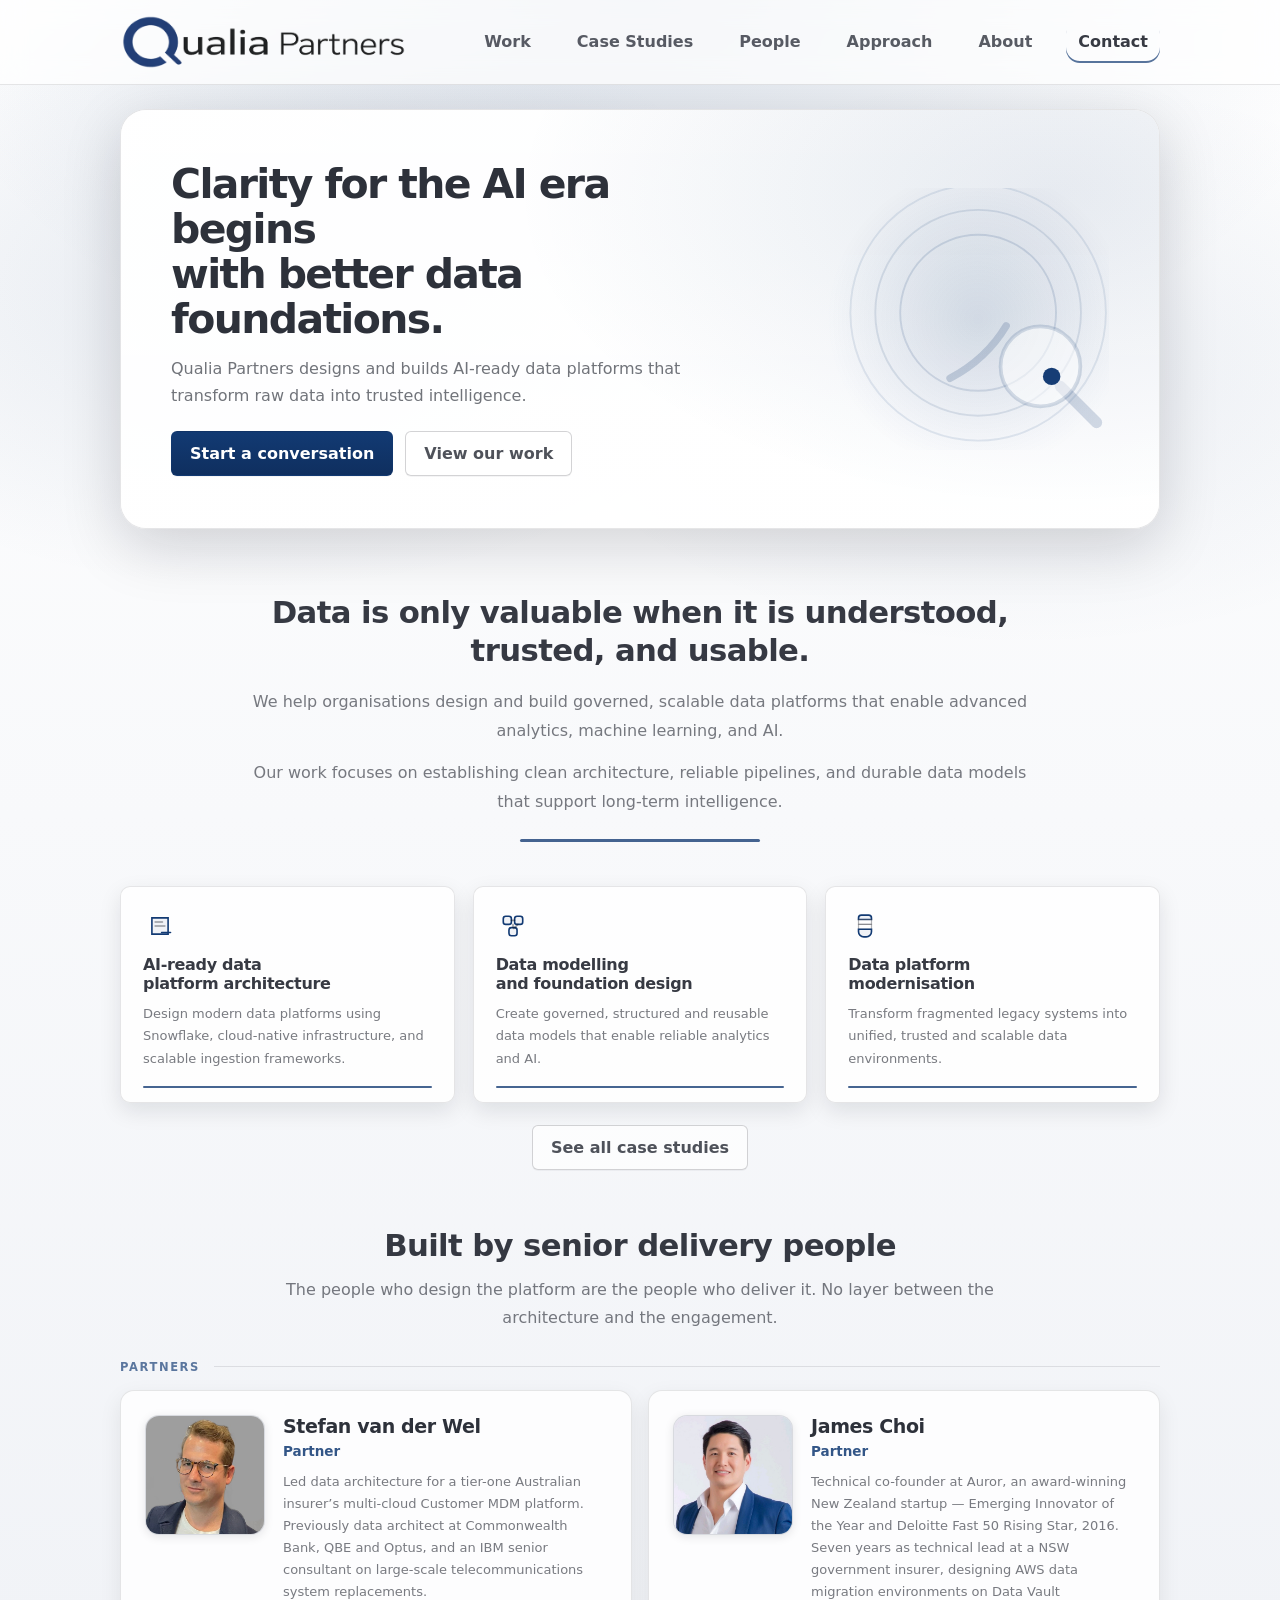
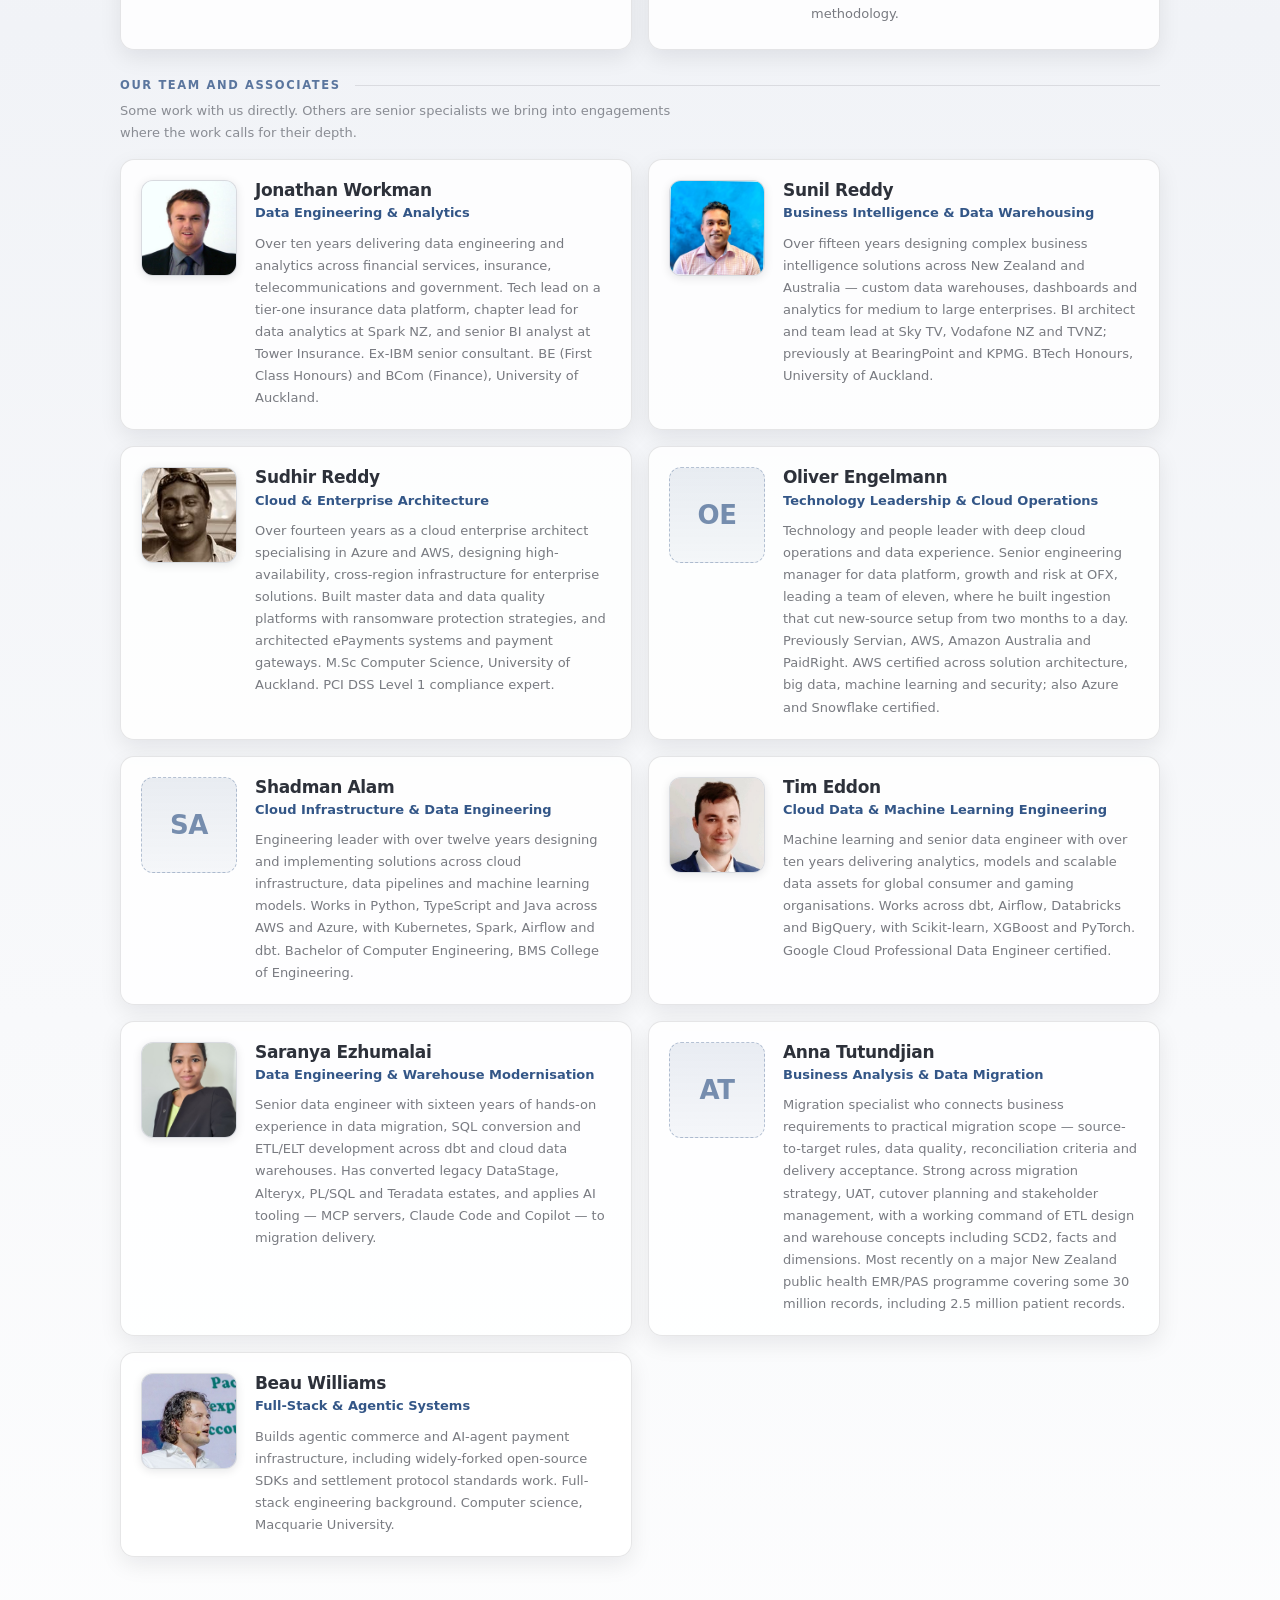
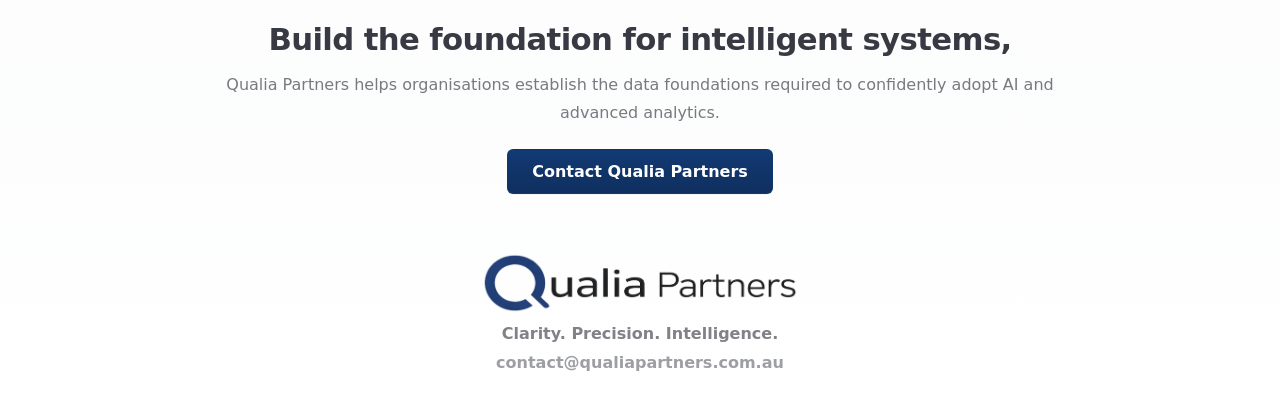
==== index.html @ ad6fa9d6 "Relabel the group as "Our team and associates" Some of these people work for Qualia directly; the ol" ====
<!DOCTYPE html>
<html lang="en-AU">
<head>
  <meta charset="UTF-8" />
  <meta name="viewport" content="width=device-width, initial-scale=1.0" />
  <meta name="description" content="Qualia Partners designs and builds AI-ready data platforms that transform raw data into trusted intelligence." />
  <meta property="og:title" content="Qualia Partners" />
  <meta property="og:description" content="Clarity for the AI era begins with better data foundations." />
  <meta property="og:type" content="website" />
  <meta property="og:url" content="https://qualiapartners.com.au" />
  <link rel="icon" href="./assets/favicon-32.png" type="image/png" sizes="32x32" />
  <link rel="apple-touch-icon" href="./assets/favicon.png" />
  <title>Qualia Partners</title>
  <link rel="stylesheet" href="./style.css" />
</head>
<body>
  <header class="topbar">
    <div class="wrap topbar-inner">
      <a class="brand" href="#top" aria-label="Qualia Partners home">
        <img class="brand-logo" src="./assets/logo.png" alt="Qualia Partners" />
      </a>

      <nav class="nav" aria-label="Primary">
        <a href="#work">Work</a>
        <a href="./case-studies.html">Case Studies</a>
        <a href="#people">People</a>
        <a href="#approach">Approach</a>
        <a href="#about">About</a>
        <a class="nav-active" href="#contact">Contact</a>
      </nav>

      <button class="menu" type="button" aria-label="Menu" id="menuBtn">
        <span></span><span></span><span></span>
      </button>
    </div>
  </header>

  <main id="top">
    <section class="panel-shell">
      <div class="wrap panel panel-hero">
        <div class="hero-grid">
          <div class="hero-copy">
            <h1>Clarity for the AI era begins<br />with better data foundations.</h1>
            <p class="hero-lead">
              Qualia Partners designs and builds AI-ready data platforms that transform raw data into trusted intelligence.
            </p>
            <div class="hero-actions">
              <a class="btn btn-primary" href="#contact">Start a conversation</a>
              <a class="btn btn-secondary" href="./case-studies.html">View our work</a>
            </div>
          </div>

          <div class="hero-visual" aria-hidden="true">
            <img src="./assets/hero-graphic.svg" alt="" />
          </div>
        </div>
      </div>
    </section>

    <section id="about" class="statement">
      <div class="wrap statement-inner">
        <h2>Data is only valuable when it is understood,<br />trusted, and usable.</h2>
        <p>
          We help organisations design and build governed, scalable data platforms that enable advanced analytics, machine learning, and AI.
        </p>
        <p>
          Our work focuses on establishing clean architecture, reliable pipelines, and durable data models that support long-term intelligence.
        </p>
        <div class="rule"></div>
      </div>
    </section>

    <section id="work" class="cards">
      <div class="wrap">
        <div class="cards-grid">
          <article class="card">
            <div class="card-icon"><img src="./assets/icon-architecture.svg" alt="" /></div>
            <h3>AI-ready data<br />platform architecture</h3>
            <p>Design modern data platforms using Snowflake, cloud-native infrastructure, and scalable ingestion frameworks.</p>
            <div class="card-accent"></div>
          </article>

          <article class="card">
            <div class="card-icon"><img src="./assets/icon-modelling.svg" alt="" /></div>
            <h3>Data modelling<br />and foundation design</h3>
            <p>Create governed, structured and reusable data models that enable reliable analytics and AI.</p>
            <div class="card-accent"></div>
          </article>

          <article class="card">
            <div class="card-icon"><img src="./assets/icon-modernisation.svg" alt="" /></div>
            <h3>Data platform<br />modernisation</h3>
            <p>Transform fragmented legacy systems into unified, trusted and scalable data environments.</p>
            <div class="card-accent"></div>
          </article>
        </div>

        <div class="cards-more">
          <a class="btn btn-secondary" href="./case-studies.html">See all case studies</a>
        </div>
      </div>
    </section>


    <section id="people" class="people">
      <div class="wrap">
        <div class="people-head">
          <h2>Built by senior delivery people</h2>
          <p>
            The people who design the platform are the people who deliver it. No layer between the
            architecture and the engagement.
          </p>
        </div>

        <div class="people-group">
          <p class="group-label">Partners</p>
          <div class="people-grid">

            <article class="person person-partner">
              <img class="person-photo" src="./assets/team/stefan.jpg" alt="Stefan van der Wel" width="120" height="120" loading="lazy" />
              <div>
                <p class="person-name">Stefan van der Wel</p>
                <p class="person-role">Partner</p>
                <p class="person-bio">Led data architecture for a tier-one Australian insurer&rsquo;s multi-cloud Customer MDM platform. Previously data architect at Commonwealth Bank, QBE and Optus, and an IBM senior consultant on large-scale telecommunications system replacements.</p>
              </div>
            </article>

            <article class="person person-partner">
              <img class="person-photo" src="./assets/team/james.jpg" alt="James Choi" width="120" height="120" loading="lazy" />
              <div>
                <p class="person-name">James Choi</p>
                <p class="person-role">Partner</p>
                <p class="person-bio">Technical co-founder at Auror, an award-winning New Zealand startup &mdash; Emerging Innovator of the Year and Deloitte Fast 50 Rising Star, 2016. Seven years as technical lead at a NSW government insurer, designing AWS data migration environments on Data Vault methodology.</p>
              </div>
            </article>

          </div>
        </div>

        <div class="people-group">
          <p class="group-label">Our team and associates</p>
          <p class="group-note">
            Some work with us directly. Others are senior specialists we bring into engagements
            where the work calls for their depth.
          </p>
          <div class="people-grid">

            <article class="person">
              <img class="person-photo" src="./assets/team/jonathan.jpg" alt="Jonathan Workman" width="96" height="96" loading="lazy" />
              <div>
                <p class="person-name">Jonathan Workman</p>
                <p class="person-role">Data Engineering &amp; Analytics</p>
                <p class="person-bio">Over ten years delivering data engineering and analytics across financial services, insurance, telecommunications and government. Tech lead on a tier-one insurance data platform, chapter lead for data analytics at Spark NZ, and senior BI analyst at Tower Insurance. Ex-IBM senior consultant. BE (First Class Honours) and BCom (Finance), University of Auckland.</p>
              </div>
            </article>

            <article class="person">
              <img class="person-photo" src="./assets/team/sunil.jpg" alt="Sunil Reddy" width="96" height="96" loading="lazy" />
              <div>
                <p class="person-name">Sunil Reddy</p>
                <p class="person-role">Business Intelligence &amp; Data Warehousing</p>
                <p class="person-bio">Over fifteen years designing complex business intelligence solutions across New Zealand and Australia &mdash; custom data warehouses, dashboards and analytics for medium to large enterprises. BI architect and team lead at Sky TV, Vodafone NZ and TVNZ; previously at BearingPoint and KPMG. BTech Honours, University of Auckland.</p>
              </div>
            </article>

            <article class="person">
              <img class="person-photo" src="./assets/team/sudhir.jpg" alt="Sudhir Reddy" width="96" height="96" loading="lazy" />
              <div>
                <p class="person-name">Sudhir Reddy</p>
                <p class="person-role">Cloud &amp; Enterprise Architecture</p>
                <p class="person-bio">Over fourteen years as a cloud enterprise architect specialising in Azure and AWS, designing high-availability, cross-region infrastructure for enterprise solutions. Built master data and data quality platforms with ransomware protection strategies, and architected ePayments systems and payment gateways. M.Sc Computer Science, University of Auckland. PCI DSS Level 1 compliance expert.</p>
              </div>
            </article>


            <article class="person">
              <div class="person-initials" aria-hidden="true">OE</div>
              <div>
                <p class="person-name">Oliver Engelmann</p>
                <p class="person-role">Technology Leadership &amp; Cloud Operations</p>
                <p class="person-bio">Technology and people leader with deep cloud operations and data experience. Senior engineering manager for data platform, growth and risk at OFX, leading a team of eleven, where he built ingestion that cut new-source setup from two months to a day. Previously Servian, AWS, Amazon Australia and PaidRight. AWS certified across solution architecture, big data, machine learning and security; also Azure and Snowflake certified.</p>
              </div>
            </article>

            <article class="person">
              <div class="person-initials" aria-hidden="true">SA</div>
              <div>
                <p class="person-name">Shadman Alam</p>
                <p class="person-role">Cloud Infrastructure &amp; Data Engineering</p>
                <p class="person-bio">Engineering leader with over twelve years designing and implementing solutions across cloud infrastructure, data pipelines and machine learning models. Works in Python, TypeScript and Java across AWS and Azure, with Kubernetes, Spark, Airflow and dbt. Bachelor of Computer Engineering, BMS College of Engineering.</p>
              </div>
            </article>

            <article class="person">
              <img class="person-photo" src="./assets/team/tim.jpg" alt="Tim Eddon" width="96" height="96" loading="lazy" />
              <div>
                <p class="person-name">Tim Eddon</p>
                <p class="person-role">Cloud Data &amp; Machine Learning Engineering</p>
                <p class="person-bio">Machine learning and senior data engineer with over ten years delivering analytics, models and scalable data assets for global consumer and gaming organisations. Works across dbt, Airflow, Databricks and BigQuery, with Scikit-learn, XGBoost and PyTorch. Google Cloud Professional Data Engineer certified.</p>
              </div>
            </article>

            <article class="person">
              <img class="person-photo" src="./assets/team/saranya.jpg" alt="Saranya Ezhumalai" width="96" height="96" loading="lazy" />
              <div>
                <p class="person-name">Saranya Ezhumalai</p>
                <p class="person-role">Data Engineering &amp; Warehouse Modernisation</p>
                <p class="person-bio">Senior data engineer with sixteen years of hands-on experience in data migration, SQL conversion and ETL/ELT development across dbt and cloud data warehouses. Has converted legacy DataStage, Alteryx, PL/SQL and Teradata estates, and applies AI tooling &mdash; MCP servers, Claude Code and Copilot &mdash; to migration delivery.</p>
              </div>
            </article>

            <article class="person">
              <div class="person-initials" aria-hidden="true">AT</div>
              <div>
                <p class="person-name">Anna Tutundjian</p>
                <p class="person-role">Business Analysis &amp; Data Migration</p>
                <p class="person-bio">Migration specialist who connects business requirements to practical migration scope &mdash; source-to-target rules, data quality, reconciliation criteria and delivery acceptance. Strong across migration strategy, UAT, cutover planning and stakeholder management, with a working command of ETL design and warehouse concepts including SCD2, facts and dimensions. Most recently on a major New Zealand public health EMR/PAS programme covering some 30 million records, including 2.5 million patient records.</p>
              </div>
            </article>

            <article class="person">
              <img class="person-photo" src="./assets/team/beau.jpg" alt="Beau Williams" width="96" height="96" loading="lazy" />
              <div>
                <p class="person-name">Beau Williams</p>
                <p class="person-role">Full-Stack &amp; Agentic Systems</p>
                <p class="person-bio">Builds agentic commerce and AI-agent payment infrastructure, including widely-forked open-source SDKs and settlement protocol standards work. Full-stack engineering background. Computer science, Macquarie University.</p>
              </div>
            </article>

          </div>
        </div>
      </div>
    </section>

    <section id="approach" class="cta">
      <div class="wrap cta-inner">
        <h2>Build the foundation for intelligent systems,</h2>
        <p>
          Qualia Partners helps organisations establish the data foundations required to confidently adopt AI and advanced analytics.
        </p>
        <a class="btn btn-primary btn-wide" href="mailto:contact@qualiapartners.com.au">Contact Qualia Partners</a>
      </div>
    </section>

  </main>

  <footer id="contact" class="footer">
    <div class="wrap footer-inner">
      <img class="footer-logo" src="./assets/logo.png" alt="Qualia Partners" />
      <div class="footer-tag">Clarity. Precision. Intelligence.</div>
      <div class="footer-email">contact@qualiapartners.com.au</div>
    </div>
  </footer>

  <script src="./script.js"></script>
</body>
</html>
---- style.css ----
/* Qualia Partners - single page, all local assets */
:root{
  --blue:#123A73;
  --blue2:#0F2F5F;
  --ink:#0b0f1a;
  --muted:rgba(11,15,26,0.58);
  --line:rgba(11,15,26,0.10);
  --panel:rgba(255,255,255,0.86);
  --shadow:0 18px 60px rgba(11,15,26,0.16);
  --radius:26px;
  --max:1040px;
}
*{box-sizing:border-box;}
html{scroll-behavior:smooth;}
body{
  margin:0;
  font-family:ui-sans-serif,system-ui,-apple-system,"Segoe UI",Roboto,Arial,"Noto Sans","Helvetica Neue",sans-serif;
  color:var(--ink);
  background:
    radial-gradient(1200px 700px at 50% 0%, rgba(18,58,115,0.14), transparent 60%),
    radial-gradient(900px 520px at 20% 8%, rgba(18,58,115,0.10), transparent 58%),
    radial-gradient(900px 520px at 80% 10%, rgba(18,58,115,0.08), transparent 55%),
    linear-gradient(180deg,#ffffff 0%,#f1f3f7 45%,#ffffff 100%);
}
img{max-width:100%;display:block;}
a{color:inherit;text-decoration:none;}
.wrap{width:min(var(--max),calc(100% - 64px));margin:0 auto;}

/* Topbar */
.topbar{
  position:sticky;top:0;z-index:50;
  background:rgba(255,255,255,0.72);
  backdrop-filter:blur(12px);
}
.topbar:after{content:"";display:block;height:1px;background:var(--line);}
.topbar-inner{display:flex;align-items:center;justify-content:space-between;padding:14px 0;gap:16px;}
.brand-logo{height:56px;width:auto;}
.nav{display:flex;gap:22px;align-items:center;font-weight:650;color:rgba(11,15,26,0.68);}
.nav a{padding:10px 12px 12px;border-radius:14px;transition:background 0.15s,color 0.15s;}
.nav a:hover{background:rgba(18,58,115,0.06);color:rgba(11,15,26,0.86);}
.nav a:focus-visible{outline:2px solid var(--blue);outline-offset:2px;}
.nav-active{box-shadow:inset 0 -2px 0 rgba(18,58,115,0.70);color:rgba(11,15,26,0.82);}
.menu{display:none;border:1px solid rgba(11,15,26,0.16);background:rgba(255,255,255,0.65);border-radius:14px;padding:10px 12px;cursor:pointer;}
.menu span{display:block;width:26px;height:2px;background:rgba(11,15,26,0.70);margin:4px 0;border-radius:2px;}

/* Hero */
.panel-shell{padding:24px 0 6px;}
.panel{background:var(--panel);border:1px solid rgba(11,15,26,0.10);border-radius:var(--radius);box-shadow:var(--shadow);overflow:hidden;}
.hero-grid{
  display:grid;grid-template-columns:1.25fr 0.75fr;gap:8px;align-items:center;
  padding:52px 50px;
  background:
    radial-gradient(900px 520px at 90% 20%, rgba(18,58,115,0.10), transparent 60%),
    linear-gradient(180deg,rgba(255,255,255,0.85) 0%,rgba(255,255,255,0.68) 100%);
}
.hero-copy h1{margin:0 0 14px;font-size:clamp(34px,3.2vw,52px);line-height:1.10;letter-spacing:-0.04em;font-weight:800;color:rgba(11,15,26,0.86);}
.hero-lead{margin:0 0 22px;color:var(--muted);font-size:16px;line-height:1.65;max-width:64ch;}
.hero-actions{display:flex;gap:12px;flex-wrap:wrap;}
.btn{display:inline-flex;align-items:center;justify-content:center;padding:12px 18px;border-radius:6px;font-weight:700;border:1px solid rgba(11,15,26,0.18);box-shadow:0 1px 0 rgba(11,15,26,0.04);transition:opacity 0.15s,box-shadow 0.15s;}
.btn:hover{opacity:0.88;box-shadow:0 2px 8px rgba(11,15,26,0.12);}
.btn:focus-visible{outline:2px solid var(--blue);outline-offset:2px;}
.btn-primary{background:linear-gradient(180deg,var(--blue) 0%,var(--blue2) 100%);color:#fff;border-color:rgba(18,58,115,0.35);}
.btn-secondary{background:rgba(255,255,255,0.70);color:rgba(11,15,26,0.72);}
.btn-wide{padding-left:24px;padding-right:24px;}
.hero-visual{display:flex;justify-content:flex-end;align-items:center;}
.hero-visual img{width:min(440px,100%);opacity:0.98;}

/* Statement */
.statement{padding:58px 0 18px;}
.statement-inner{text-align:center;max-width:860px;}
.statement h2{margin:0 0 18px;font-size:clamp(26px,2.4vw,36px);letter-spacing:-0.02em;line-height:1.25;font-weight:750;color:rgba(11,15,26,0.82);}
.statement p{margin:0 auto 14px;max-width:78ch;color:rgba(11,15,26,0.55);line-height:1.8;}
.rule{width:240px;height:3px;margin:22px auto 0;background:rgba(18,58,115,0.78);border-radius:999px;}

/* Cards */
.cards{padding:26px 0 22px;}
.cards-grid{display:grid;grid-template-columns:repeat(3,1fr);gap:18px;}
.card{background:rgba(255,255,255,0.82);border:1px solid rgba(11,15,26,0.10);border-radius:10px;box-shadow:0 8px 22px rgba(11,15,26,0.10);padding:22px 22px 14px;}
.card-icon{width:34px;height:34px;margin-bottom:12px;}
.card h3{margin:0 0 10px;line-height:1.2;letter-spacing:-0.02em;color:rgba(11,15,26,0.82);font-size:16px;font-weight:750;}
.card p{margin:0 0 16px;color:rgba(11,15,26,0.55);line-height:1.7;font-size:13px;}
.card-accent{height:2px;width:100%;background:rgba(18,58,115,0.78);border-radius:999px;}

/* CTA */
.cta{padding:54px 0 40px;}
.cta-inner{text-align:center;max-width:860px;}
.cta h2{margin:0 0 14px;font-size:clamp(26px,2.4vw,36px);letter-spacing:-0.02em;color:rgba(11,15,26,0.82);}
.cta p{margin:0 auto 22px;max-width:82ch;color:rgba(11,15,26,0.55);line-height:1.75;}

/* Footer */
.footer{padding:18px 0 44px;text-align:center;}
.footer-logo{height:62px;width:auto;margin:0 auto;}
.footer-tag{margin-top:10px;font-weight:650;color:rgba(11,15,26,0.52);}
.footer-email{margin-top:10px;font-weight:650;color:rgba(11,15,26,0.40);}

@media (max-width:980px){
  .wrap{width:min(var(--max),calc(100% - 28px));}
  .hero-grid{grid-template-columns:1fr;padding:36px 24px;}
  .hero-visual{justify-content:center;margin-top:6px;}
  .cards-grid{grid-template-columns:1fr;}
  .topbar-inner{position:relative;}
  .nav{display:none;position:absolute;top:100%;right:0;flex-direction:column;align-items:flex-end;gap:4px;background:rgba(255,255,255,0.96);backdrop-filter:blur(12px);border:1px solid var(--line);border-radius:14px;padding:10px;box-shadow:var(--shadow);z-index:60;}
  .nav.nav-open{display:flex;}
  .menu{display:inline-flex;}
  .brand-logo{height:50px;}
}

/* ---------------------------------------------------------------
   Case studies page
   --------------------------------------------------------------- */

/* Page hero */
.page-hero{padding:44px 50px;}
.page-hero .eyebrow{margin:0 0 12px;font-size:12px;font-weight:750;letter-spacing:0.14em;text-transform:uppercase;color:rgba(18,58,115,0.72);}
.page-hero h1{margin:0 0 14px;font-size:clamp(30px,2.9vw,46px);line-height:1.12;letter-spacing:-0.04em;font-weight:800;color:rgba(11,15,26,0.86);}
.page-hero p{margin:0;max-width:70ch;color:var(--muted);font-size:16px;line-height:1.7;}

/* Case list */
.cases{padding:26px 0 10px;}
.cases-list{display:flex;flex-direction:column;gap:22px;}

.case{
  background:var(--panel);
  border:1px solid rgba(11,15,26,0.10);
  border-radius:var(--radius);
  box-shadow:var(--shadow);
  overflow:hidden;
  display:grid;
  grid-template-columns:0.82fr 1.18fr;
}

/* Left rail */
.case-head{
  padding:34px 32px;
  border-right:1px solid var(--line);
  background:
    radial-gradient(620px 380px at 0% 0%, rgba(18,58,115,0.10), transparent 62%),
    linear-gradient(180deg,rgba(18,58,115,0.055) 0%,rgba(18,58,115,0.02) 100%);
}
.case-eyebrow{margin:0 0 10px;font-size:11px;font-weight:750;letter-spacing:0.14em;text-transform:uppercase;color:rgba(18,58,115,0.68);}
.case-head h2{margin:0 0 6px;font-size:clamp(21px,1.9vw,27px);line-height:1.18;letter-spacing:-0.03em;font-weight:800;color:rgba(11,15,26,0.86);}
.case-sub{margin:0 0 14px;font-size:15px;font-weight:700;line-height:1.4;color:rgba(18,58,115,0.86);}
.case-meta{margin:0;padding-top:14px;border-top:1px solid rgba(11,15,26,0.10);font-size:12.5px;line-height:1.5;color:rgba(11,15,26,0.50);}

/* Stat row */
.stats{display:grid;grid-template-columns:repeat(3,1fr);gap:10px;margin-top:20px;}
.stat{background:rgba(255,255,255,0.72);border:1px solid rgba(11,15,26,0.09);border-radius:10px;padding:12px 10px;text-align:center;}
.stat-num{font-size:clamp(17px,1.6vw,21px);font-weight:800;letter-spacing:-0.03em;line-height:1.15;color:var(--blue);}
.stat-label{margin-top:4px;font-size:10.5px;font-weight:650;line-height:1.35;letter-spacing:0.01em;color:rgba(11,15,26,0.50);}

/* Right body */
.case-body{padding:34px 32px;display:flex;flex-direction:column;gap:22px;}
.block h3{
  margin:0 0 8px;font-size:12px;font-weight:750;letter-spacing:0.12em;text-transform:uppercase;
  color:rgba(18,58,115,0.72);
}
.block h3:after{content:"";display:block;width:34px;height:2px;margin-top:8px;background:rgba(18,58,115,0.72);border-radius:999px;}
.block p{margin:0;color:rgba(11,15,26,0.60);line-height:1.75;font-size:14px;}
.impact{margin:0;padding:0;list-style:none;display:flex;flex-direction:column;gap:9px;}
.impact li{position:relative;padding-left:18px;color:rgba(11,15,26,0.60);line-height:1.65;font-size:14px;}
.impact li:before{content:"";position:absolute;left:0;top:8px;width:6px;height:6px;border-radius:50%;background:rgba(18,58,115,0.60);}
.impact strong{font-weight:750;color:rgba(11,15,26,0.82);}

/* Footnote */
.note{padding:6px 0 0;}
.note p{margin:0 auto;max-width:78ch;text-align:center;font-size:12.5px;line-height:1.7;color:rgba(11,15,26,0.42);}

@media (max-width:980px){
  .page-hero{padding:30px 24px;}
  .case{grid-template-columns:1fr;}
  .case-head{border-right:none;border-bottom:1px solid var(--line);padding:26px 22px;}
  .case-body{padding:26px 22px;gap:20px;}
  .stats{gap:8px;}
  .stat{padding:10px 6px;}
}

@media (max-width:520px){
  .stats{grid-template-columns:1fr;}
  .stat{display:flex;align-items:baseline;justify-content:flex-start;gap:10px;text-align:left;}
  .stat-label{margin-top:0;}
}

/* Link out from the services grid */
.cards-more{display:flex;justify-content:center;margin-top:22px;}

/* ---------------------------------------------------------------
   People
   --------------------------------------------------------------- */
.people{padding:34px 0 10px;}
.people-head{text-align:center;max-width:760px;margin:0 auto 26px;}
.people-head h2{margin:0 0 12px;font-size:clamp(26px,2.4vw,36px);letter-spacing:-0.02em;line-height:1.25;font-weight:750;color:rgba(11,15,26,0.82);}
.people-head p{margin:0;color:rgba(11,15,26,0.55);line-height:1.75;}

.people-group{margin-top:28px;}
.group-label{
  display:flex;align-items:center;gap:14px;margin:0 0 16px;
  font-size:11.5px;font-weight:750;letter-spacing:0.14em;text-transform:uppercase;color:rgba(18,58,115,0.68);
}
.group-label:after{content:"";flex:1;height:1px;background:var(--line);}
.group-note{margin:-8px 0 16px;font-size:13px;line-height:1.65;color:rgba(11,15,26,0.45);max-width:70ch;}

.people-grid{display:grid;grid-template-columns:repeat(2,1fr);gap:16px;}

.person{
  display:grid;grid-template-columns:auto 1fr;gap:18px;align-items:start;
  background:rgba(255,255,255,0.82);
  border:1px solid rgba(11,15,26,0.10);
  border-radius:14px;
  box-shadow:0 8px 22px rgba(11,15,26,0.08);
  padding:20px;
}
.person-photo{
  width:96px;height:96px;border-radius:12px;object-fit:cover;
  border:1px solid rgba(11,15,26,0.10);
  box-shadow:0 2px 10px rgba(11,15,26,0.10);
  background:rgba(18,58,115,0.06);
}
.person-name{margin:0 0 3px;font-size:17px;font-weight:800;letter-spacing:-0.02em;line-height:1.25;color:rgba(11,15,26,0.86);}
.person-role{margin:0 0 10px;font-size:13px;font-weight:750;line-height:1.4;color:rgba(18,58,115,0.86);}
.person-bio{margin:0;font-size:13px;line-height:1.7;color:rgba(11,15,26,0.55);}
.person-bio strong{font-weight:700;color:rgba(11,15,26,0.70);}

/* Partners read a step larger */
.person-partner{padding:24px;}
.person-partner .person-photo{width:120px;height:120px;border-radius:14px;}
.person-partner .person-name{font-size:19px;}
.person-partner .person-role{font-size:13.5px;}

@media (max-width:980px){
  .people-grid{grid-template-columns:1fr;}
}
@media (max-width:560px){
  .person{grid-template-columns:1fr;gap:14px;}
  .person-photo,.person-partner .person-photo{width:88px;height:88px;}
}

/* Initials placeholder, used until a headshot is supplied */
.person-initials{
  display:flex;align-items:center;justify-content:center;
  width:96px;height:96px;border-radius:12px;
  border:1px dashed rgba(18,58,115,0.28);
  background:linear-gradient(180deg,rgba(18,58,115,0.09) 0%,rgba(18,58,115,0.04) 100%);
  font-size:26px;font-weight:800;letter-spacing:-0.02em;
  color:rgba(18,58,115,0.55);
  user-select:none;
}
@media (max-width:560px){ .person-initials{width:88px;height:88px;font-size:24px;} }
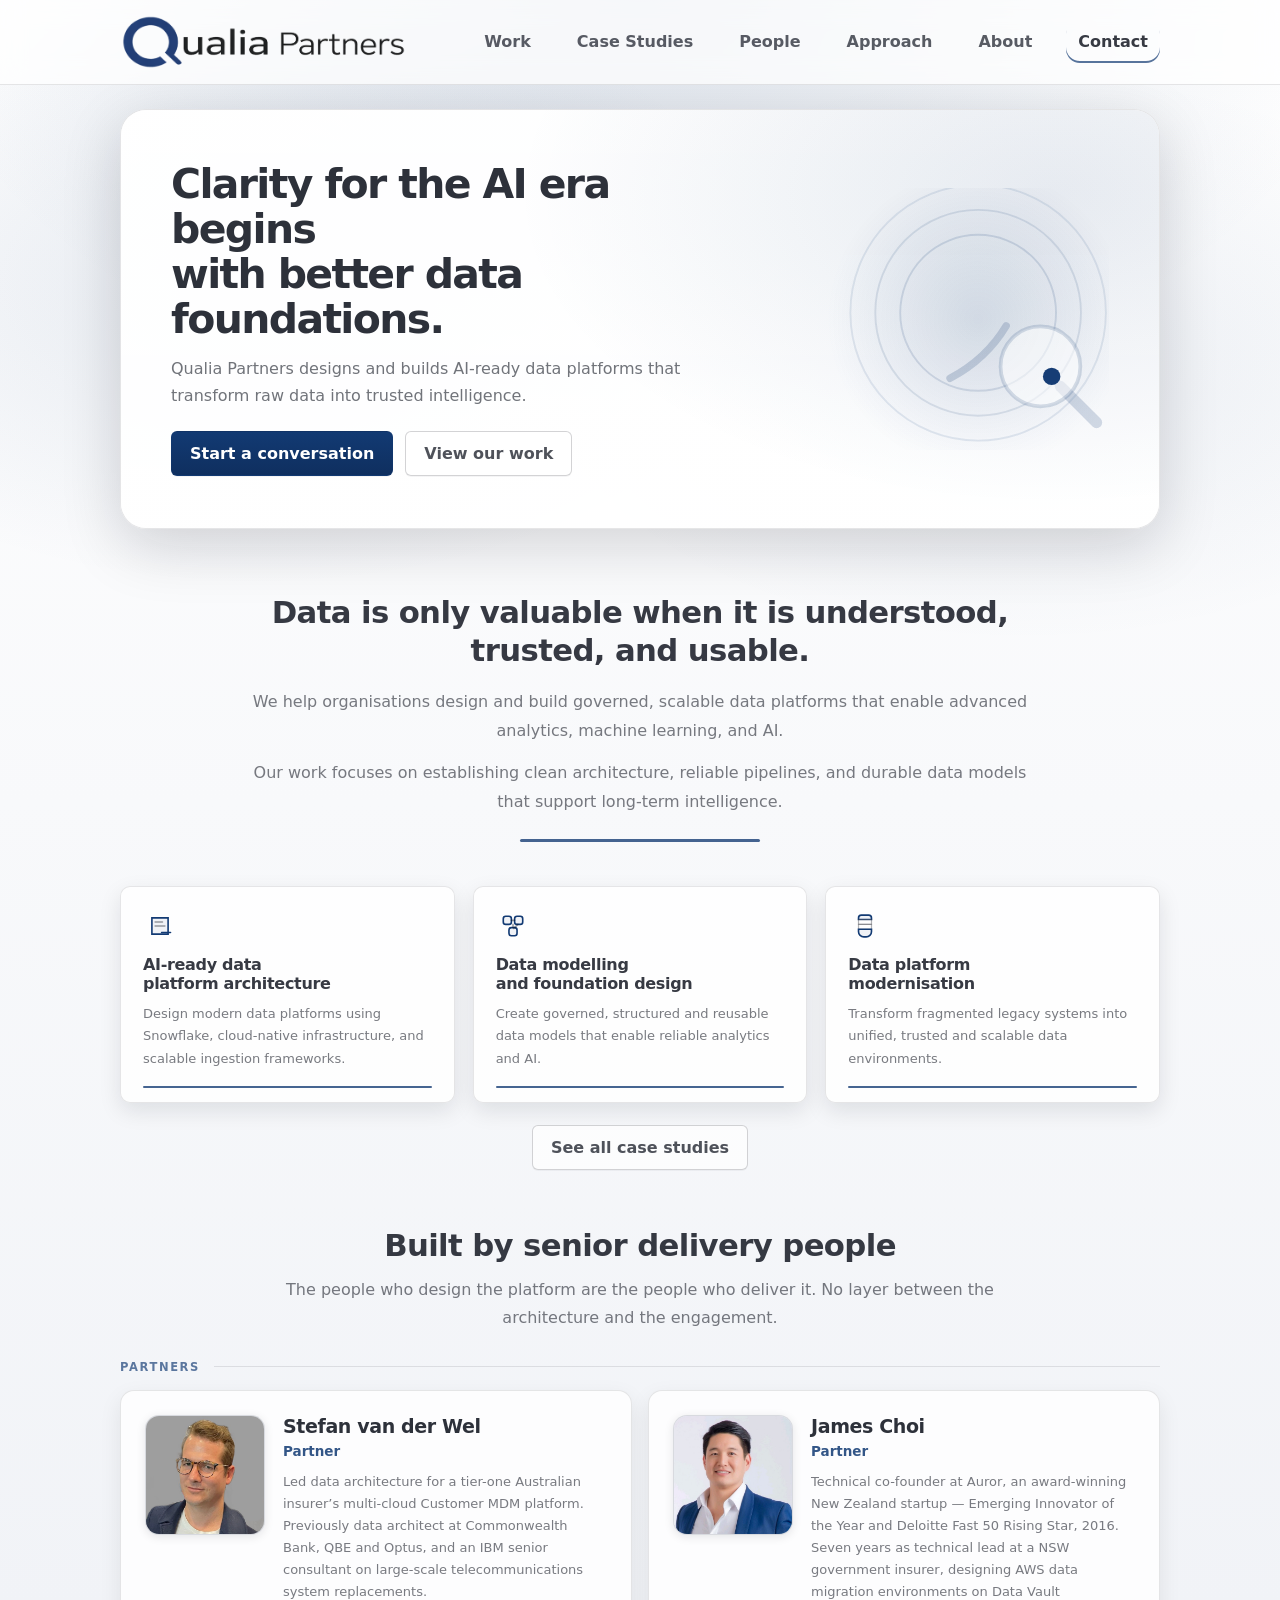
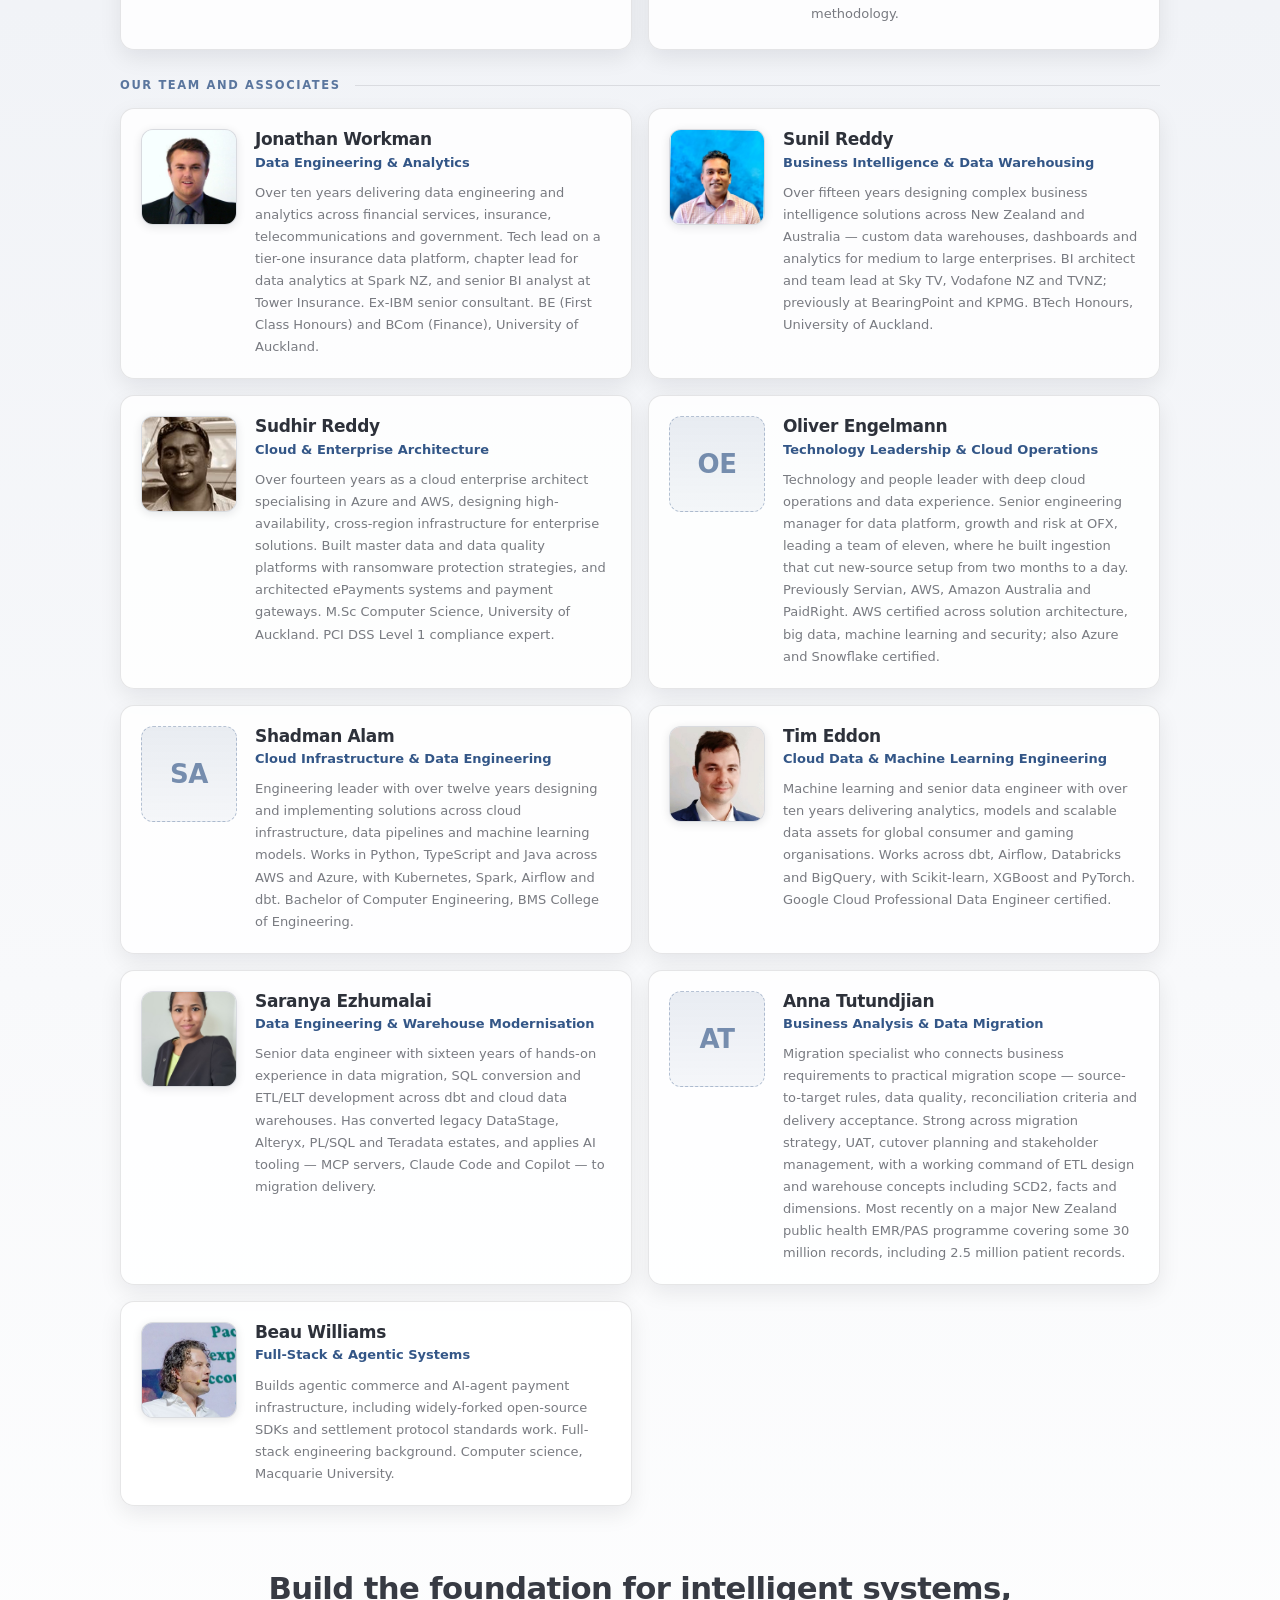
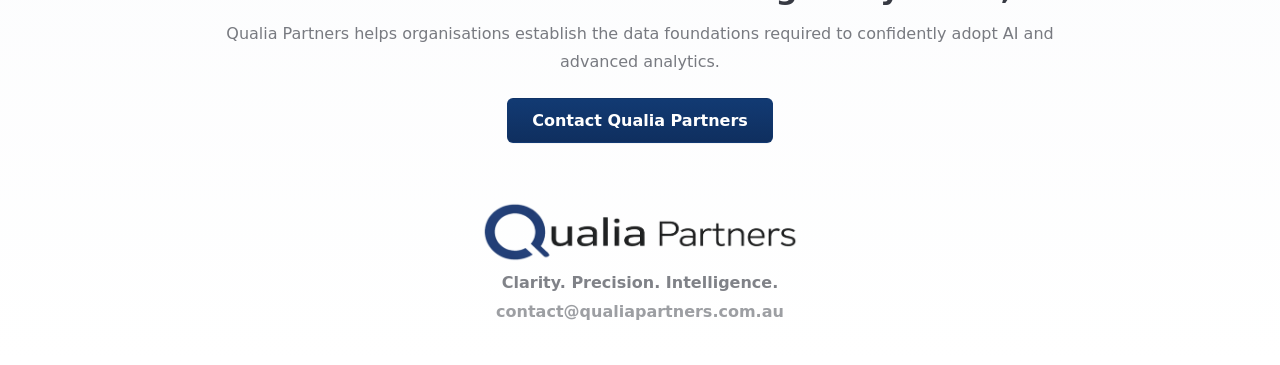
==== commit 96ef7a63: "Drop the explanatory line under the team heading Removes the now-unused .group-note rule along with " ====
--- a/index.html
+++ b/index.html
@@ -139,10 +139,6 @@
 
         <div class="people-group">
           <p class="group-label">Our team and associates</p>
-          <p class="group-note">
-            Some work with us directly. Others are senior specialists we bring into engagements
-            where the work calls for their depth.
-          </p>
           <div class="people-grid">
 
             <article class="person">
--- a/style.css
+++ b/style.css
@@ -197,7 +197,6 @@
   font-size:11.5px;font-weight:750;letter-spacing:0.14em;text-transform:uppercase;color:rgba(18,58,115,0.68);
 }
 .group-label:after{content:"";flex:1;height:1px;background:var(--line);}
-.group-note{margin:-8px 0 16px;font-size:13px;line-height:1.65;color:rgba(11,15,26,0.45);max-width:70ch;}
 
 .people-grid{display:grid;grid-template-columns:repeat(2,1fr);gap:16px;}
 
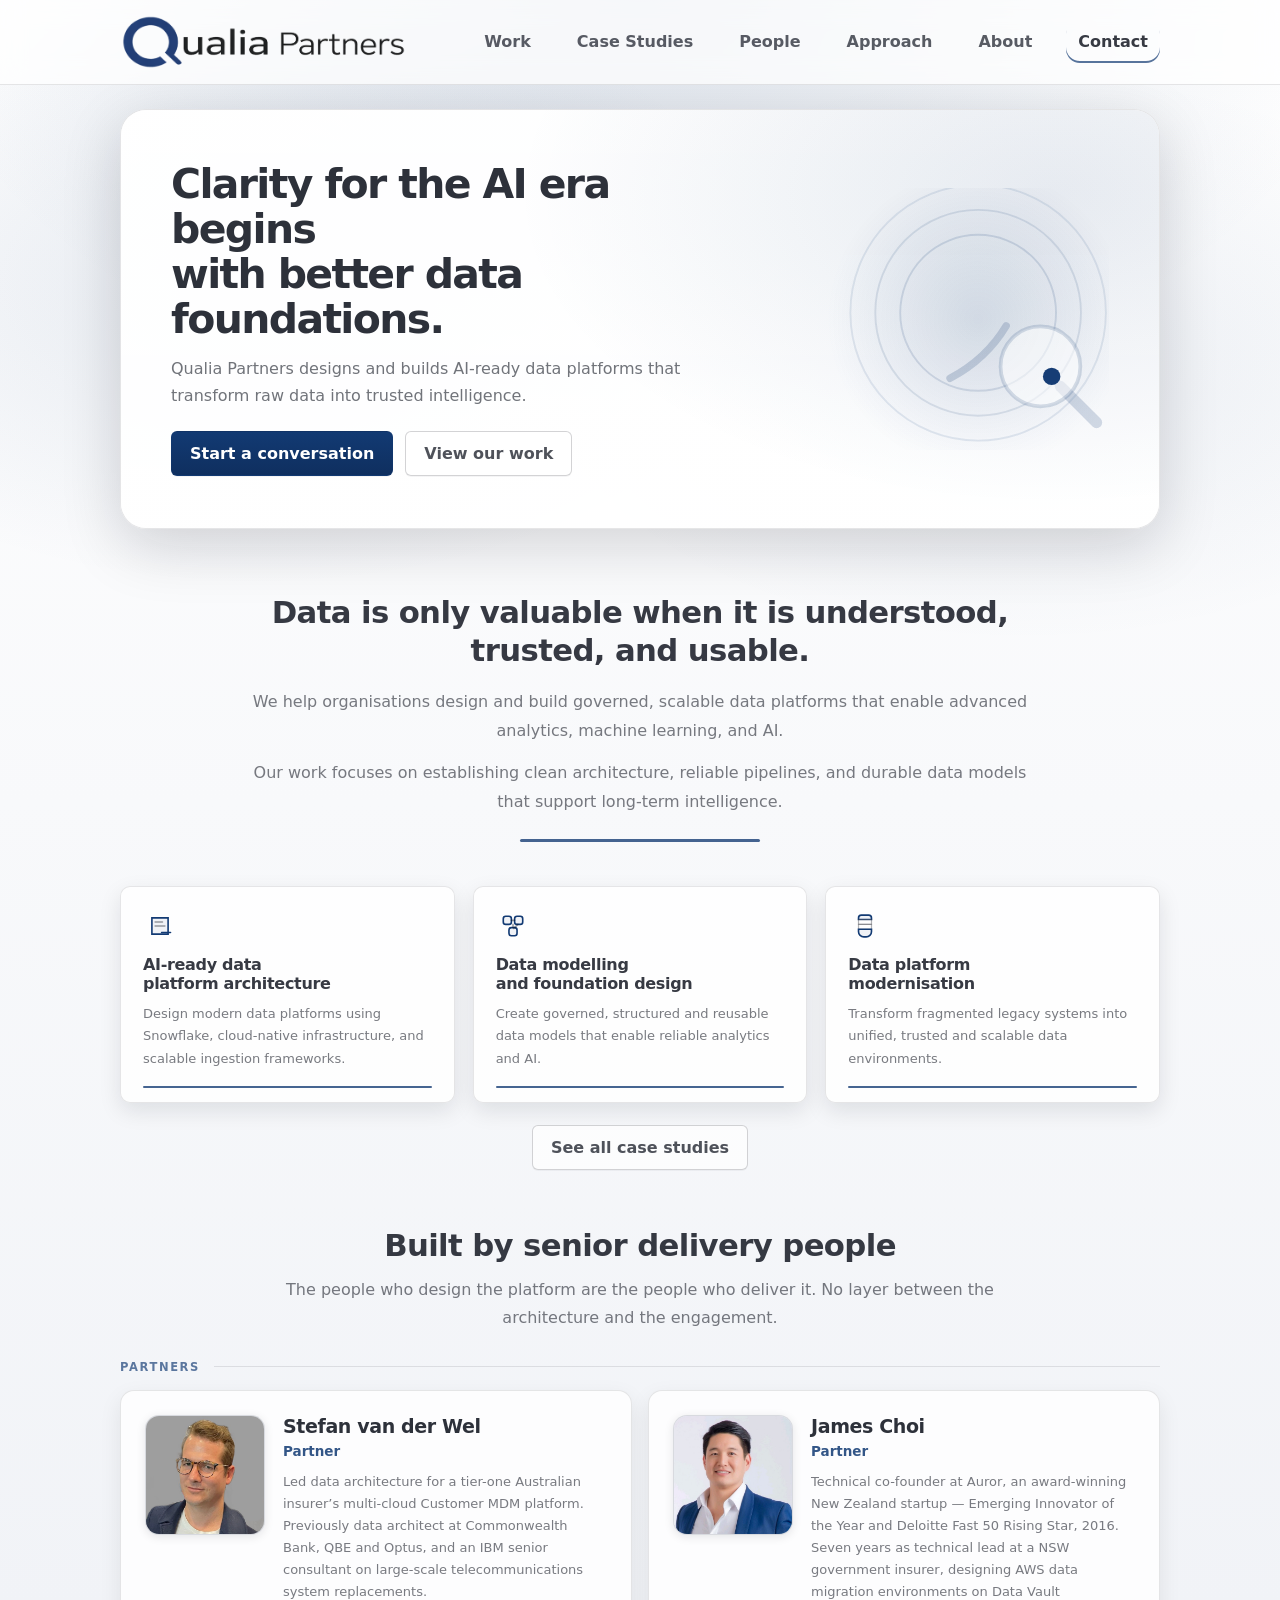
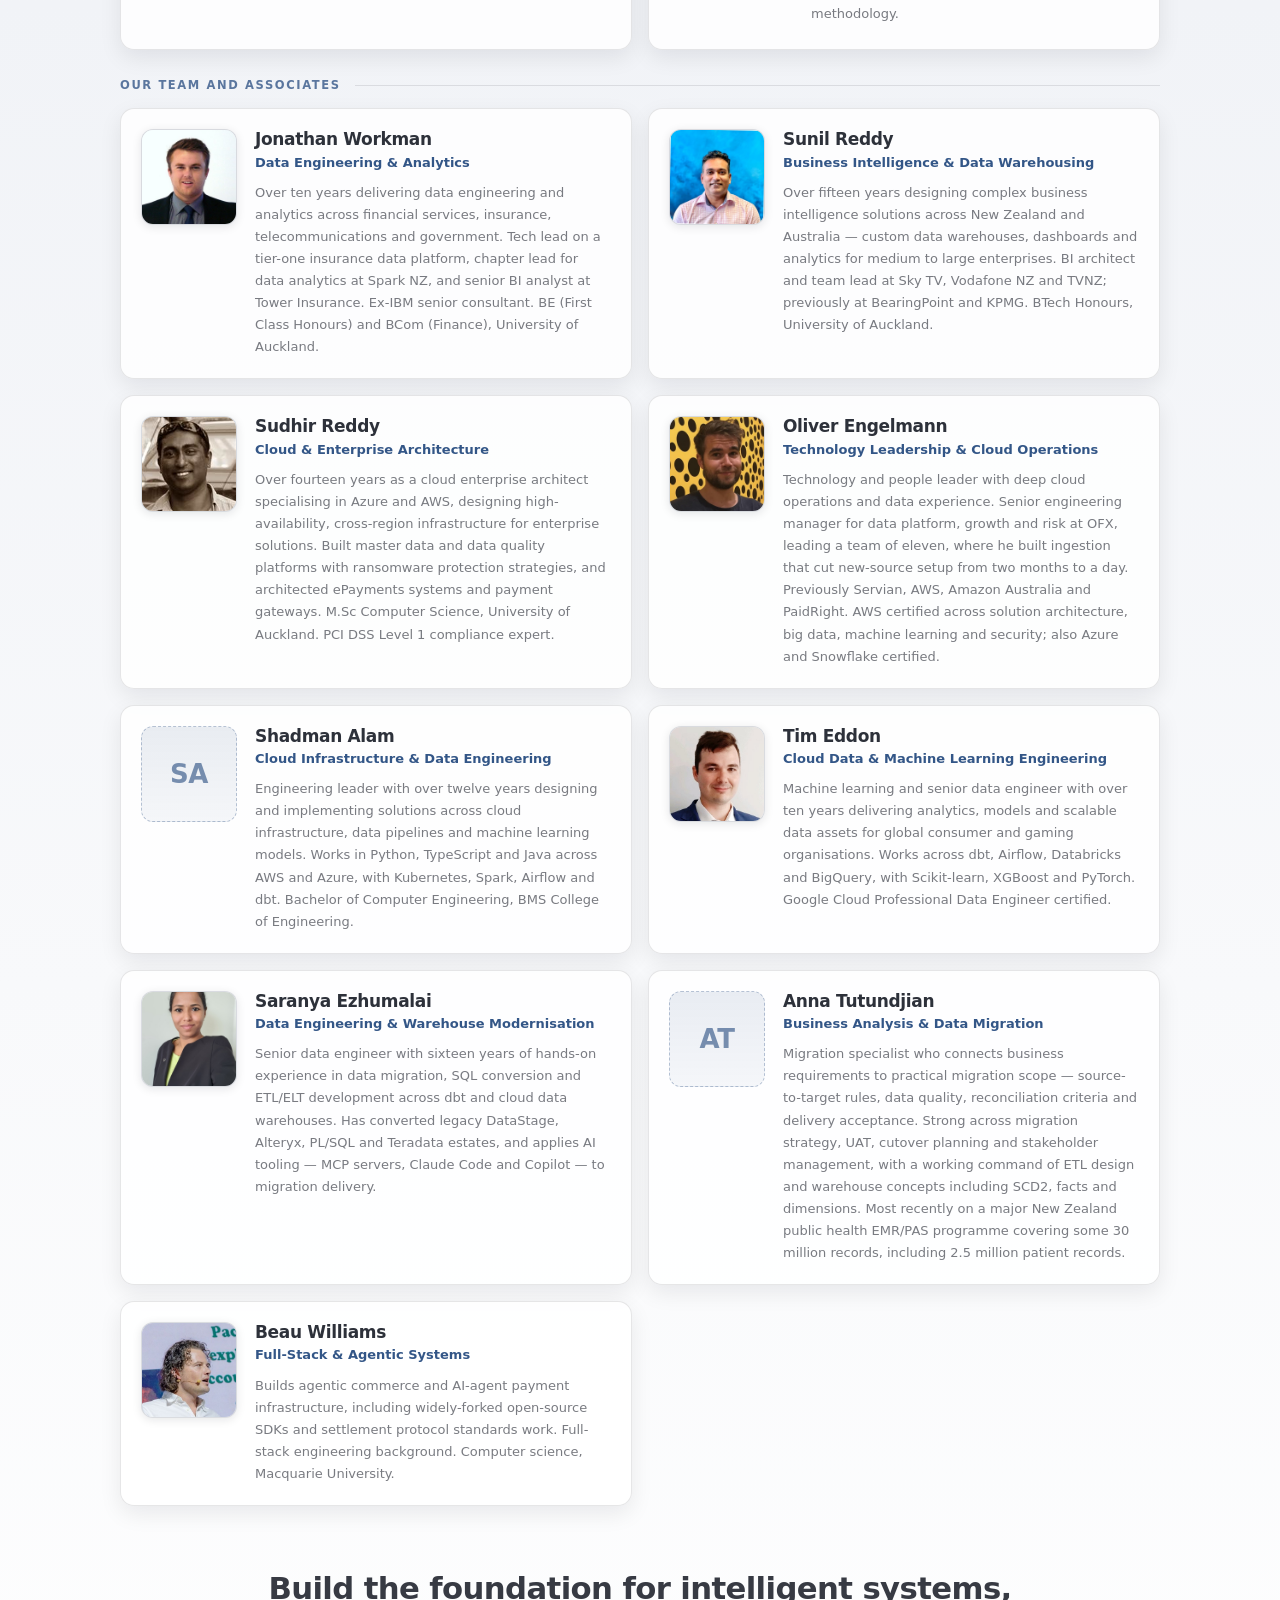
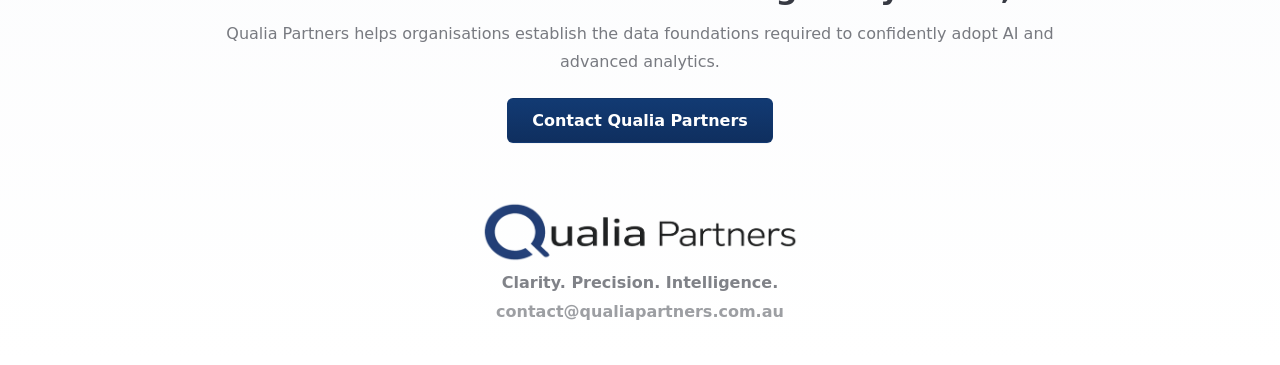
==== commit 495cc9fd: "Add Oliver Engelmann's headshot Source was landscape; cropped square on his head and resized to 440p" ====
--- a/index.html
+++ b/index.html
@@ -170,7 +170,7 @@
 
 
             <article class="person">
-              <div class="person-initials" aria-hidden="true">OE</div>
+              <img class="person-photo" src="./assets/team/oliver.jpg" alt="Oliver Engelmann" width="96" height="96" loading="lazy" />
               <div>
                 <p class="person-name">Oliver Engelmann</p>
                 <p class="person-role">Technology Leadership &amp; Cloud Operations</p>
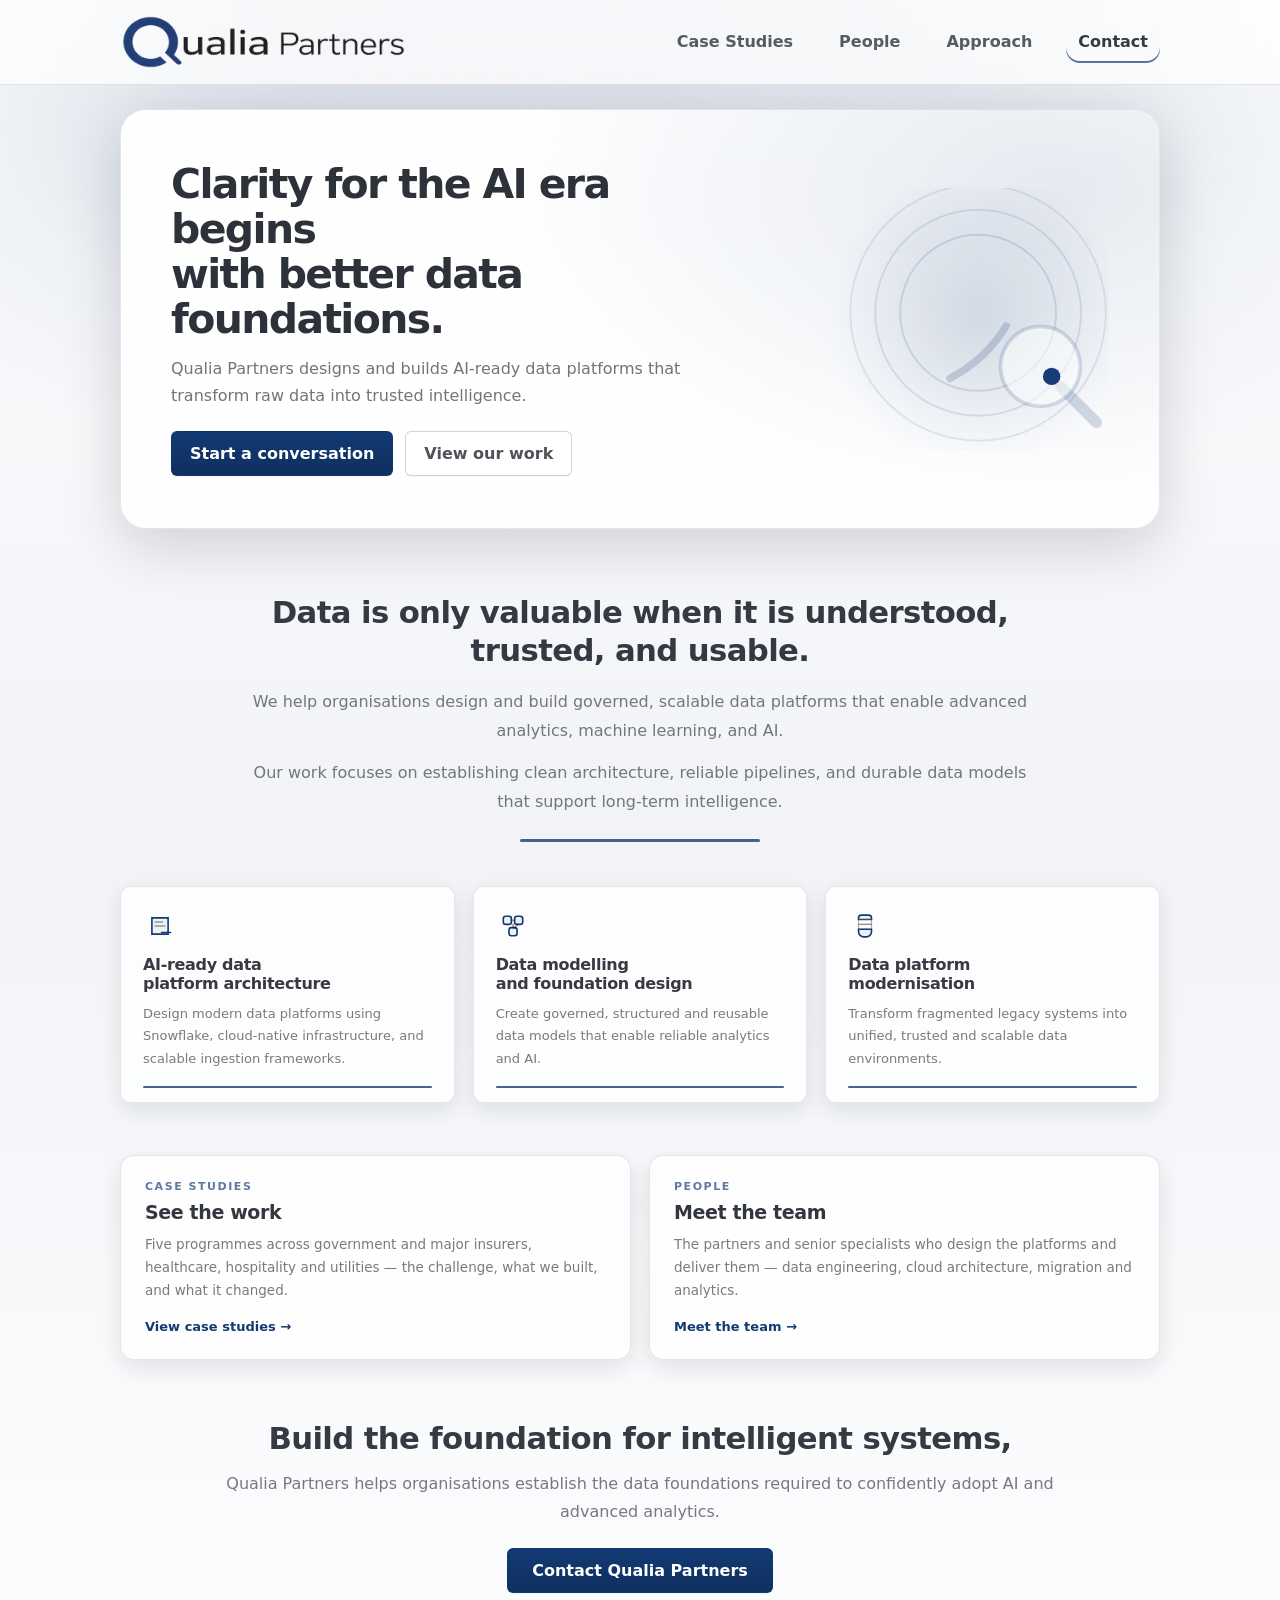
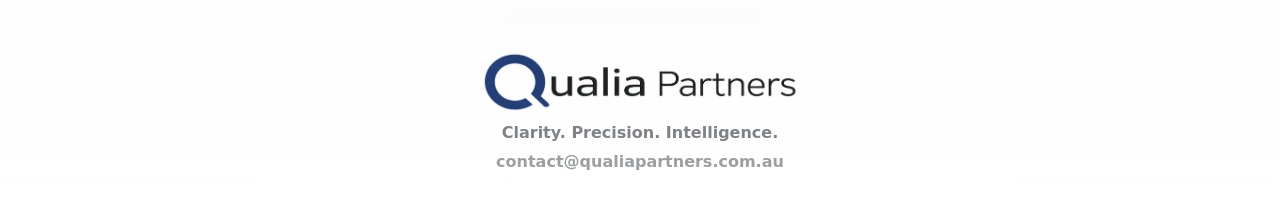
==== commit 500840cb: "Move people to its own page; trim the nav Nav drops Work and About, leaving Case Studies, People, Ap" ====
--- a/index.html
+++ b/index.html
@@ -21,11 +21,9 @@
       </a>
 
       <nav class="nav" aria-label="Primary">
-        <a href="#work">Work</a>
         <a href="./case-studies.html">Case Studies</a>
-        <a href="#people">People</a>
+        <a href="./people.html">People</a>
         <a href="#approach">Approach</a>
-        <a href="#about">About</a>
         <a class="nav-active" href="#contact">Contact</a>
       </nav>
 
@@ -95,136 +93,27 @@
           </article>
         </div>
 
-        <div class="cards-more">
-          <a class="btn btn-secondary" href="./case-studies.html">See all case studies</a>
-        </div>
       </div>
     </section>
 
 
-    <section id="people" class="people">
-      <div class="wrap">
-        <div class="people-head">
-          <h2>Built by senior delivery people</h2>
-          <p>
-            The people who design the platform are the people who deliver it. No layer between the
-            architecture and the engagement.
-          </p>
-        </div>
-
-        <div class="people-group">
-          <p class="group-label">Partners</p>
-          <div class="people-grid">
-
-            <article class="person person-partner">
-              <img class="person-photo" src="./assets/team/stefan.jpg" alt="Stefan van der Wel" width="120" height="120" loading="lazy" />
-              <div>
-                <p class="person-name">Stefan van der Wel</p>
-                <p class="person-role">Partner</p>
-                <p class="person-bio">Led data architecture for a tier-one Australian insurer&rsquo;s multi-cloud Customer MDM platform. Previously data architect at Commonwealth Bank, QBE and Optus, and an IBM senior consultant on large-scale telecommunications system replacements.</p>
-              </div>
-            </article>
-
-            <article class="person person-partner">
-              <img class="person-photo" src="./assets/team/james.jpg" alt="James Choi" width="120" height="120" loading="lazy" />
-              <div>
-                <p class="person-name">James Choi</p>
-                <p class="person-role">Partner</p>
-                <p class="person-bio">Technical co-founder at Auror, an award-winning New Zealand startup &mdash; Emerging Innovator of the Year and Deloitte Fast 50 Rising Star, 2016. Seven years as technical lead at a NSW government insurer, designing AWS data migration environments on Data Vault methodology.</p>
-              </div>
-            </article>
-
-          </div>
-        </div>
-
-        <div class="people-group">
-          <p class="group-label">Our team and associates</p>
-          <div class="people-grid">
-
-            <article class="person">
-              <img class="person-photo" src="./assets/team/jonathan.jpg" alt="Jonathan Workman" width="96" height="96" loading="lazy" />
-              <div>
-                <p class="person-name">Jonathan Workman</p>
-                <p class="person-role">Data Engineering &amp; Analytics</p>
-                <p class="person-bio">Over ten years delivering data engineering and analytics across financial services, insurance, telecommunications and government. Tech lead on a tier-one insurance data platform, chapter lead for data analytics at Spark NZ, and senior BI analyst at Tower Insurance. Ex-IBM senior consultant. BE (First Class Honours) and BCom (Finance), University of Auckland.</p>
-              </div>
-            </article>
-
-            <article class="person">
-              <img class="person-photo" src="./assets/team/sunil.jpg" alt="Sunil Reddy" width="96" height="96" loading="lazy" />
-              <div>
-                <p class="person-name">Sunil Reddy</p>
-                <p class="person-role">Business Intelligence &amp; Data Warehousing</p>
-                <p class="person-bio">Over fifteen years designing complex business intelligence solutions across New Zealand and Australia &mdash; custom data warehouses, dashboards and analytics for medium to large enterprises. BI architect and team lead at Sky TV, Vodafone NZ and TVNZ; previously at BearingPoint and KPMG. BTech Honours, University of Auckland.</p>
-              </div>
-            </article>
-
-            <article class="person">
-              <img class="person-photo" src="./assets/team/sudhir.jpg" alt="Sudhir Reddy" width="96" height="96" loading="lazy" />
-              <div>
-                <p class="person-name">Sudhir Reddy</p>
-                <p class="person-role">Cloud &amp; Enterprise Architecture</p>
-                <p class="person-bio">Over fourteen years as a cloud enterprise architect specialising in Azure and AWS, designing high-availability, cross-region infrastructure for enterprise solutions. Built master data and data quality platforms with ransomware protection strategies, and architected ePayments systems and payment gateways. M.Sc Computer Science, University of Auckland. PCI DSS Level 1 compliance expert.</p>
-              </div>
-            </article>
 
 
-            <article class="person">
-              <img class="person-photo" src="./assets/team/oliver.jpg" alt="Oliver Engelmann" width="96" height="96" loading="lazy" />
-              <div>
-                <p class="person-name">Oliver Engelmann</p>
-                <p class="person-role">Technology Leadership &amp; Cloud Operations</p>
-                <p class="person-bio">Technology and people leader with deep cloud operations and data experience. Senior engineering manager for data platform, growth and risk at OFX, leading a team of eleven, where he built ingestion that cut new-source setup from two months to a day. Previously Servian, AWS, Amazon Australia and PaidRight. AWS certified across solution architecture, big data, machine learning and security; also Azure and Snowflake certified.</p>
-              </div>
-            </article>
+    <section class="signposts">
+      <div class="wrap signposts-grid">
+        <a class="signpost" href="./case-studies.html">
+          <p class="signpost-label">Case studies</p>
+          <h3>See the work</h3>
+          <p class="signpost-text">Five programmes across government and major insurers, healthcare, hospitality and utilities &mdash; the challenge, what we built, and what it changed.</p>
+          <span class="signpost-cta">View case studies &rarr;</span>
+        </a>
 
-            <article class="person">
-              <div class="person-initials" aria-hidden="true">SA</div>
-              <div>
-                <p class="person-name">Shadman Alam</p>
-                <p class="person-role">Cloud Infrastructure &amp; Data Engineering</p>
-                <p class="person-bio">Engineering leader with over twelve years designing and implementing solutions across cloud infrastructure, data pipelines and machine learning models. Works in Python, TypeScript and Java across AWS and Azure, with Kubernetes, Spark, Airflow and dbt. Bachelor of Computer Engineering, BMS College of Engineering.</p>
-              </div>
-            </article>
-
-            <article class="person">
-              <img class="person-photo" src="./assets/team/tim.jpg" alt="Tim Eddon" width="96" height="96" loading="lazy" />
-              <div>
-                <p class="person-name">Tim Eddon</p>
-                <p class="person-role">Cloud Data &amp; Machine Learning Engineering</p>
-                <p class="person-bio">Machine learning and senior data engineer with over ten years delivering analytics, models and scalable data assets for global consumer and gaming organisations. Works across dbt, Airflow, Databricks and BigQuery, with Scikit-learn, XGBoost and PyTorch. Google Cloud Professional Data Engineer certified.</p>
-              </div>
-            </article>
-
-            <article class="person">
-              <img class="person-photo" src="./assets/team/saranya.jpg" alt="Saranya Ezhumalai" width="96" height="96" loading="lazy" />
-              <div>
-                <p class="person-name">Saranya Ezhumalai</p>
-                <p class="person-role">Data Engineering &amp; Warehouse Modernisation</p>
-                <p class="person-bio">Senior data engineer with sixteen years of hands-on experience in data migration, SQL conversion and ETL/ELT development across dbt and cloud data warehouses. Has converted legacy DataStage, Alteryx, PL/SQL and Teradata estates, and applies AI tooling &mdash; MCP servers, Claude Code and Copilot &mdash; to migration delivery.</p>
-              </div>
-            </article>
-
-            <article class="person">
-              <div class="person-initials" aria-hidden="true">AT</div>
-              <div>
-                <p class="person-name">Anna Tutundjian</p>
-                <p class="person-role">Business Analysis &amp; Data Migration</p>
-                <p class="person-bio">Migration specialist who connects business requirements to practical migration scope &mdash; source-to-target rules, data quality, reconciliation criteria and delivery acceptance. Strong across migration strategy, UAT, cutover planning and stakeholder management, with a working command of ETL design and warehouse concepts including SCD2, facts and dimensions. Most recently on a major New Zealand public health EMR/PAS programme covering some 30 million records, including 2.5 million patient records.</p>
-              </div>
-            </article>
-
-            <article class="person">
-              <img class="person-photo" src="./assets/team/beau.jpg" alt="Beau Williams" width="96" height="96" loading="lazy" />
-              <div>
-                <p class="person-name">Beau Williams</p>
-                <p class="person-role">Full-Stack &amp; Agentic Systems</p>
-                <p class="person-bio">Builds agentic commerce and AI-agent payment infrastructure, including widely-forked open-source SDKs and settlement protocol standards work. Full-stack engineering background. Computer science, Macquarie University.</p>
-              </div>
-            </article>
-
-          </div>
-        </div>
+        <a class="signpost" href="./people.html">
+          <p class="signpost-label">People</p>
+          <h3>Meet the team</h3>
+          <p class="signpost-text">The partners and senior specialists who design the platforms and deliver them &mdash; data engineering, cloud architecture, migration and analytics.</p>
+          <span class="signpost-cta">Meet the team &rarr;</span>
+        </a>
       </div>
     </section>
 
--- a/style.css
+++ b/style.css
@@ -244,3 +244,24 @@
   user-select:none;
 }
 @media (max-width:560px){ .person-initials{width:88px;height:88px;font-size:24px;} }
+
+/* Signposts on the homepage */
+.signposts{padding:30px 0 6px;}
+.signposts-grid{display:grid;grid-template-columns:repeat(2,1fr);gap:18px;}
+.signpost{
+  display:block;
+  background:rgba(255,255,255,0.82);
+  border:1px solid rgba(11,15,26,0.10);
+  border-radius:14px;
+  box-shadow:0 8px 22px rgba(11,15,26,0.10);
+  padding:24px;
+  transition:box-shadow 0.15s,transform 0.15s,border-color 0.15s;
+}
+.signpost:hover{box-shadow:0 14px 34px rgba(11,15,26,0.14);transform:translateY(-2px);border-color:rgba(18,58,115,0.28);}
+.signpost:focus-visible{outline:2px solid var(--blue);outline-offset:2px;}
+.signpost-label{margin:0 0 8px;font-size:11px;font-weight:750;letter-spacing:0.14em;text-transform:uppercase;color:rgba(18,58,115,0.68);}
+.signpost h3{margin:0 0 10px;font-size:19px;font-weight:800;letter-spacing:-0.02em;line-height:1.2;color:rgba(11,15,26,0.84);}
+.signpost-text{margin:0 0 14px;font-size:13.5px;line-height:1.7;color:rgba(11,15,26,0.55);}
+.signpost-cta{display:inline-block;font-size:13px;font-weight:750;color:var(--blue);}
+
+@media (max-width:980px){ .signposts-grid{grid-template-columns:1fr;} }
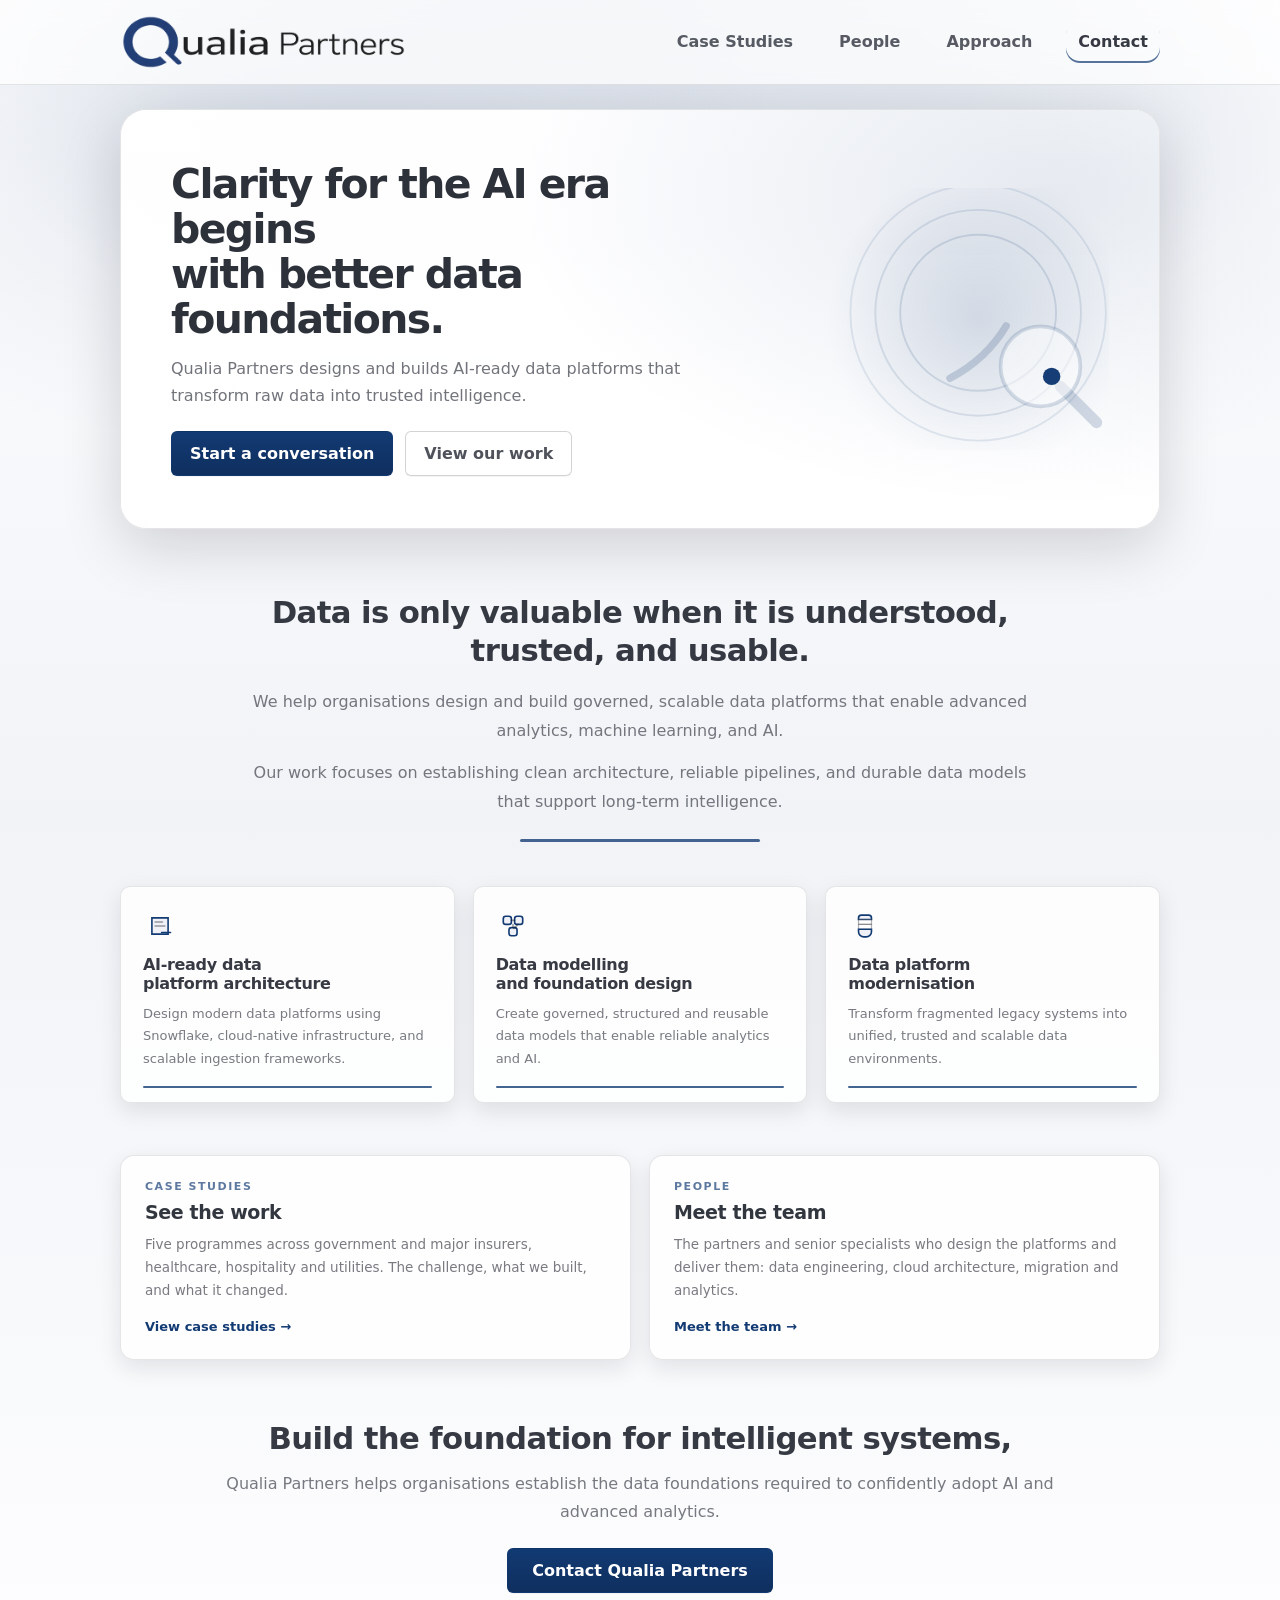
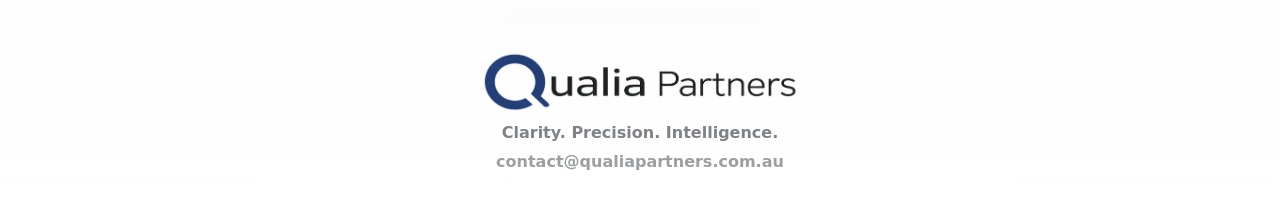
==== commit 3e41c640: "Rewrite bios in Stefan's voice; remove every em-dash The copy read as assistant prose. Rewritten pla" ====
--- a/index.html
+++ b/index.html
@@ -104,14 +104,14 @@
         <a class="signpost" href="./case-studies.html">
           <p class="signpost-label">Case studies</p>
           <h3>See the work</h3>
-          <p class="signpost-text">Five programmes across government and major insurers, healthcare, hospitality and utilities &mdash; the challenge, what we built, and what it changed.</p>
+          <p class="signpost-text">Five programmes across government and major insurers, healthcare, hospitality and utilities. The challenge, what we built, and what it changed.</p>
           <span class="signpost-cta">View case studies &rarr;</span>
         </a>
 
         <a class="signpost" href="./people.html">
           <p class="signpost-label">People</p>
           <h3>Meet the team</h3>
-          <p class="signpost-text">The partners and senior specialists who design the platforms and deliver them &mdash; data engineering, cloud architecture, migration and analytics.</p>
+          <p class="signpost-text">The partners and senior specialists who design the platforms and deliver them: data engineering, cloud architecture, migration and analytics.</p>
           <span class="signpost-cta">Meet the team &rarr;</span>
         </a>
       </div>
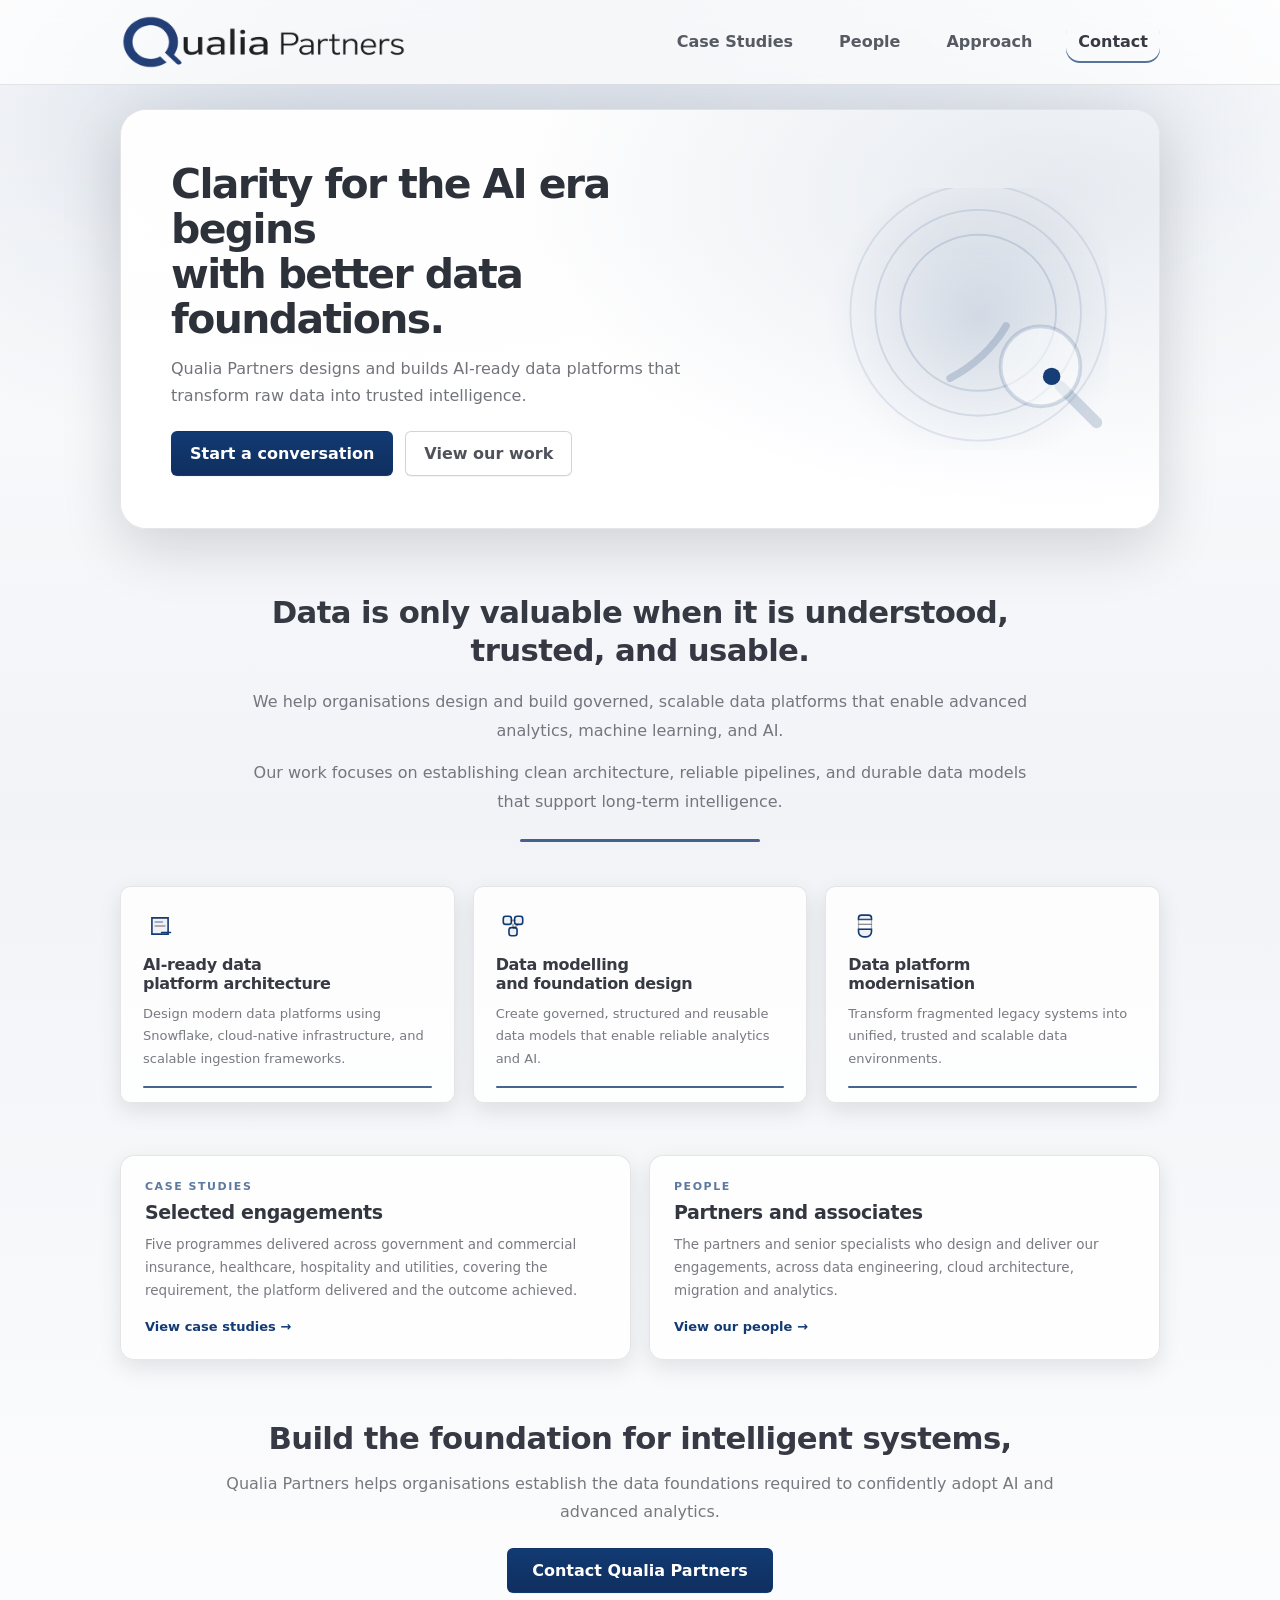
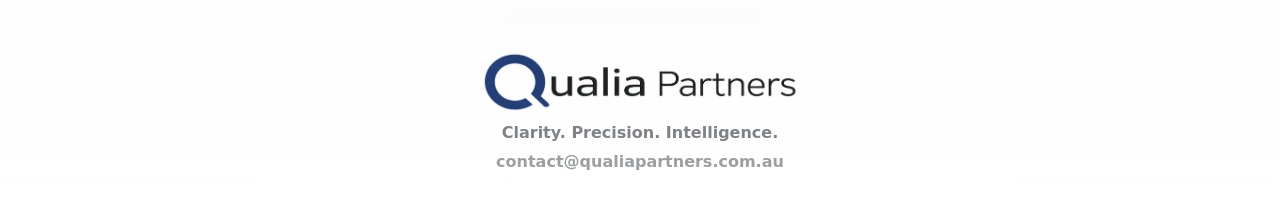
==== commit f15eb23e: "Formal register across the people page and homepage signposts All eleven bios rewritten as formal de" ====
--- a/index.html
+++ b/index.html
@@ -103,16 +103,16 @@
       <div class="wrap signposts-grid">
         <a class="signpost" href="./case-studies.html">
           <p class="signpost-label">Case studies</p>
-          <h3>See the work</h3>
-          <p class="signpost-text">Five programmes across government and major insurers, healthcare, hospitality and utilities. The challenge, what we built, and what it changed.</p>
+          <h3>Selected engagements</h3>
+          <p class="signpost-text">Five programmes delivered across government and commercial insurance, healthcare, hospitality and utilities, covering the requirement, the platform delivered and the outcome achieved.</p>
           <span class="signpost-cta">View case studies &rarr;</span>
         </a>
 
         <a class="signpost" href="./people.html">
           <p class="signpost-label">People</p>
-          <h3>Meet the team</h3>
-          <p class="signpost-text">The partners and senior specialists who design the platforms and deliver them: data engineering, cloud architecture, migration and analytics.</p>
-          <span class="signpost-cta">Meet the team &rarr;</span>
+          <h3>Partners and associates</h3>
+          <p class="signpost-text">The partners and senior specialists who design and deliver our engagements, across data engineering, cloud architecture, migration and analytics.</p>
+          <span class="signpost-cta">View our people &rarr;</span>
         </a>
       </div>
     </section>
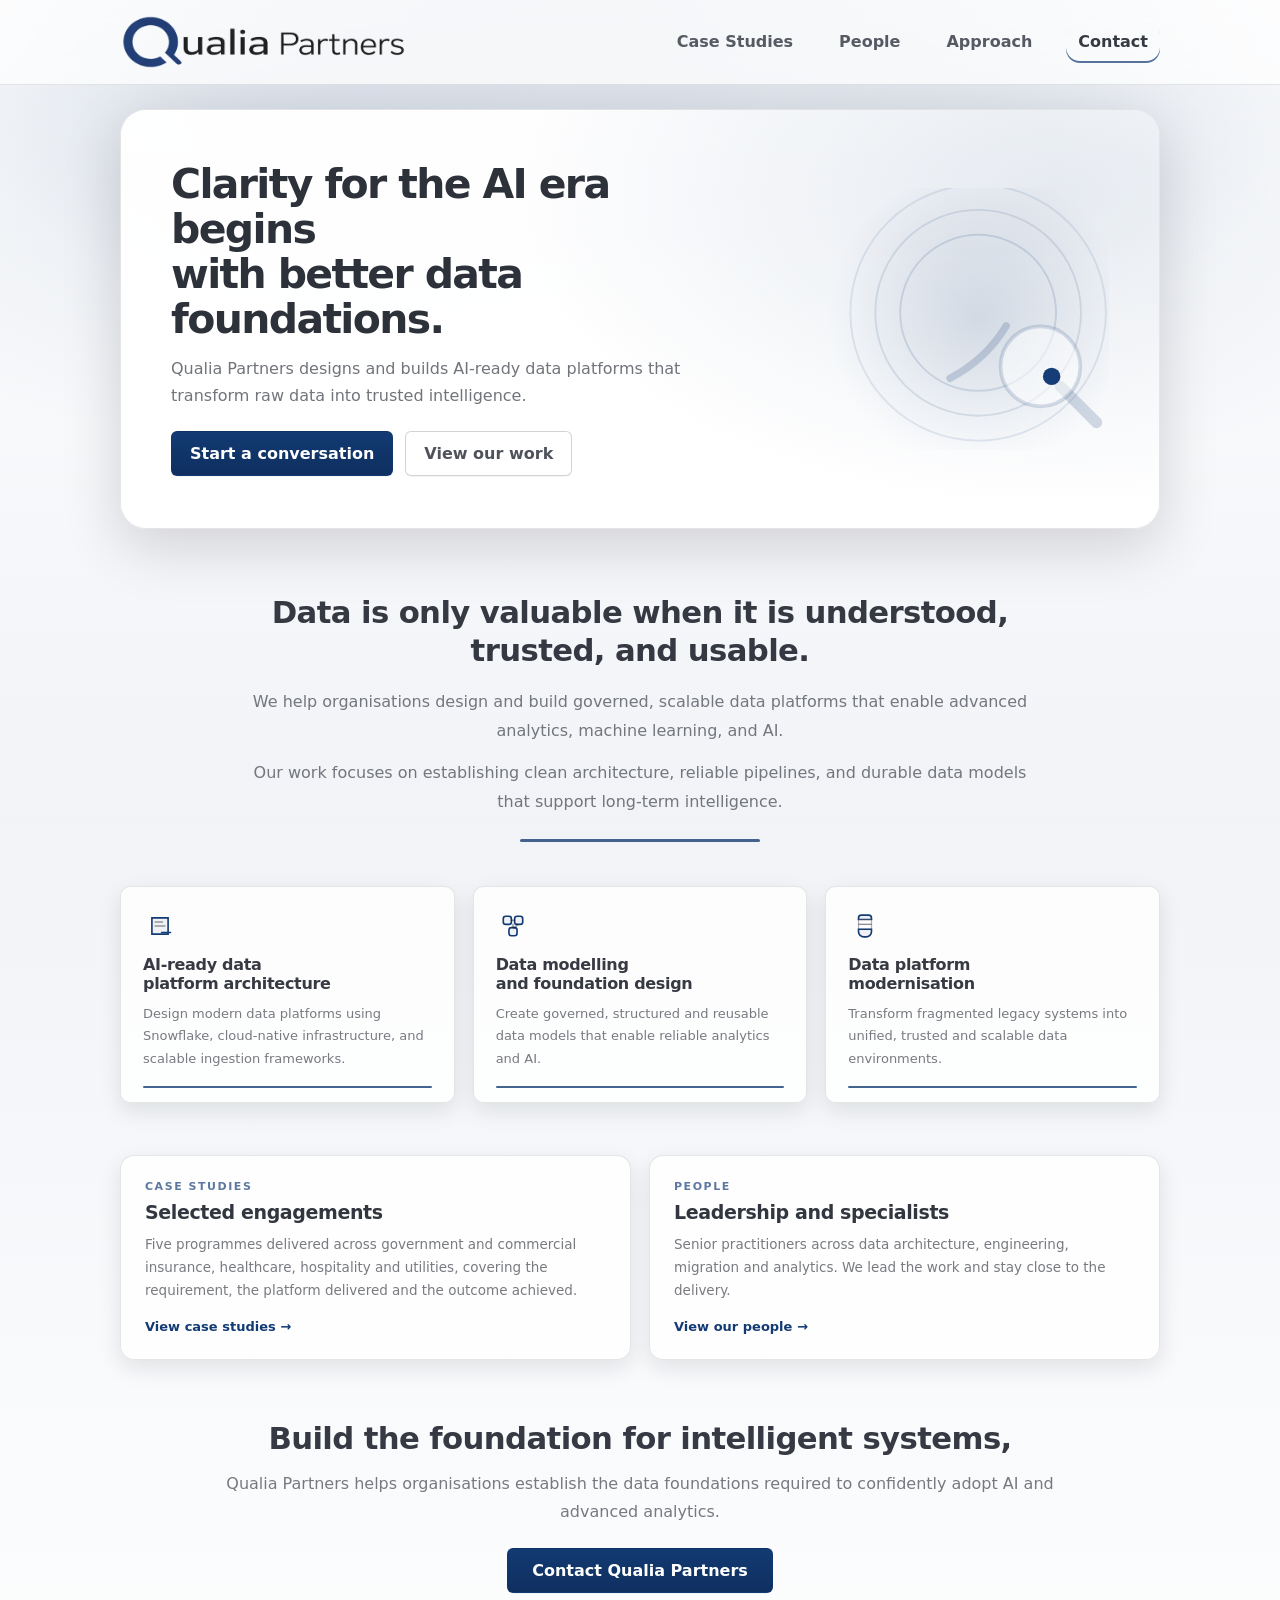
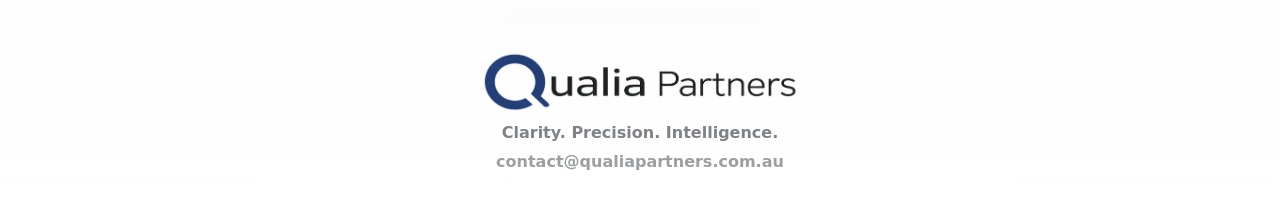
==== commit bd310206: "Align homepage people card with leadership wording" ====
--- a/index.html
+++ b/index.html
@@ -110,8 +110,8 @@
 
         <a class="signpost" href="./people.html">
           <p class="signpost-label">People</p>
-          <h3>Partners and associates</h3>
-          <p class="signpost-text">The partners and senior specialists who design and deliver our engagements, across data engineering, cloud architecture, migration and analytics.</p>
+          <h3>Leadership and specialists</h3>
+          <p class="signpost-text">Senior practitioners across data architecture, engineering, migration and analytics. We lead the work and stay close to the delivery.</p>
           <span class="signpost-cta">View our people &rarr;</span>
         </a>
       </div>
--- a/style.css
+++ b/style.css
@@ -114,6 +114,7 @@
 .page-hero .eyebrow{margin:0 0 12px;font-size:12px;font-weight:750;letter-spacing:0.14em;text-transform:uppercase;color:rgba(18,58,115,0.72);}
 .page-hero h1{margin:0 0 14px;font-size:clamp(30px,2.9vw,46px);line-height:1.12;letter-spacing:-0.04em;font-weight:800;color:rgba(11,15,26,0.86);}
 .page-hero p{margin:0;max-width:70ch;color:var(--muted);font-size:16px;line-height:1.7;}
+.people-hero h1{font-size:clamp(28px,2.2vw,36px);letter-spacing:-0.025em;}
 
 /* Case list */
 .cases{padding:26px 0 10px;}
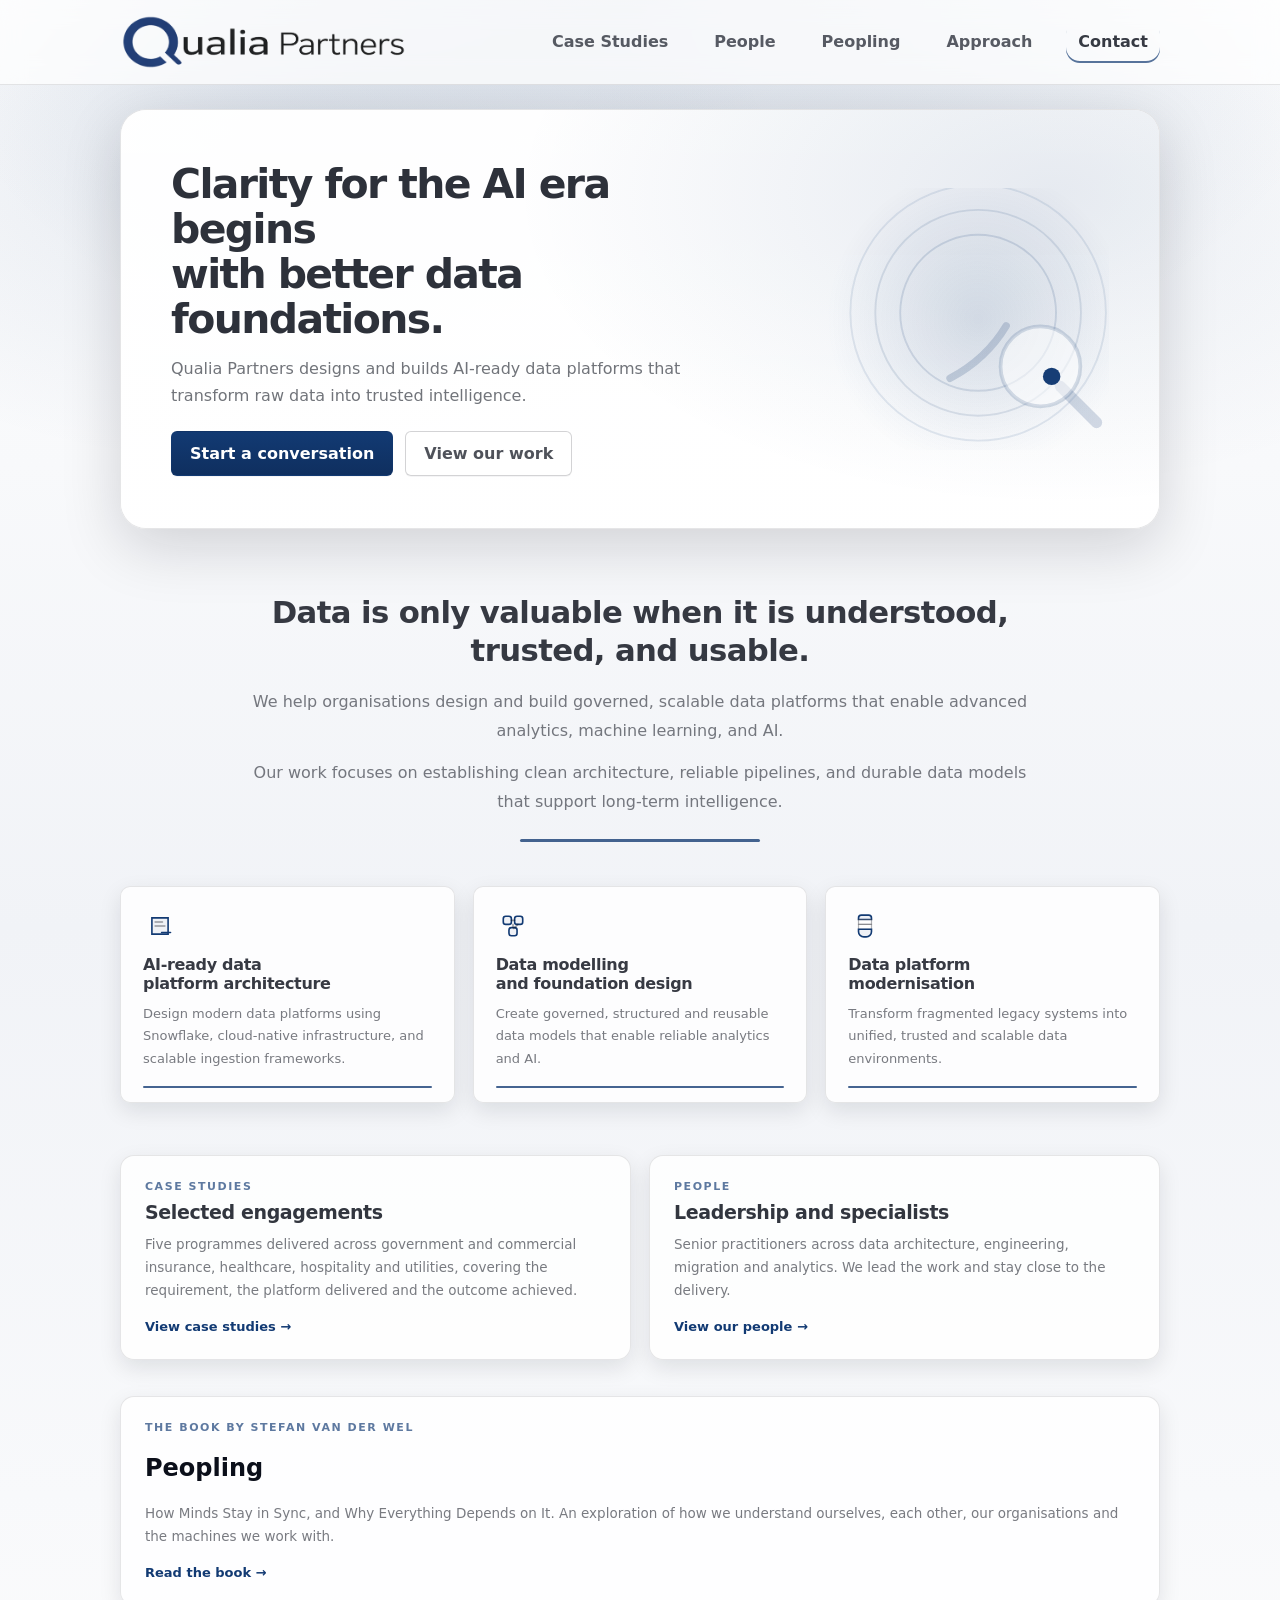
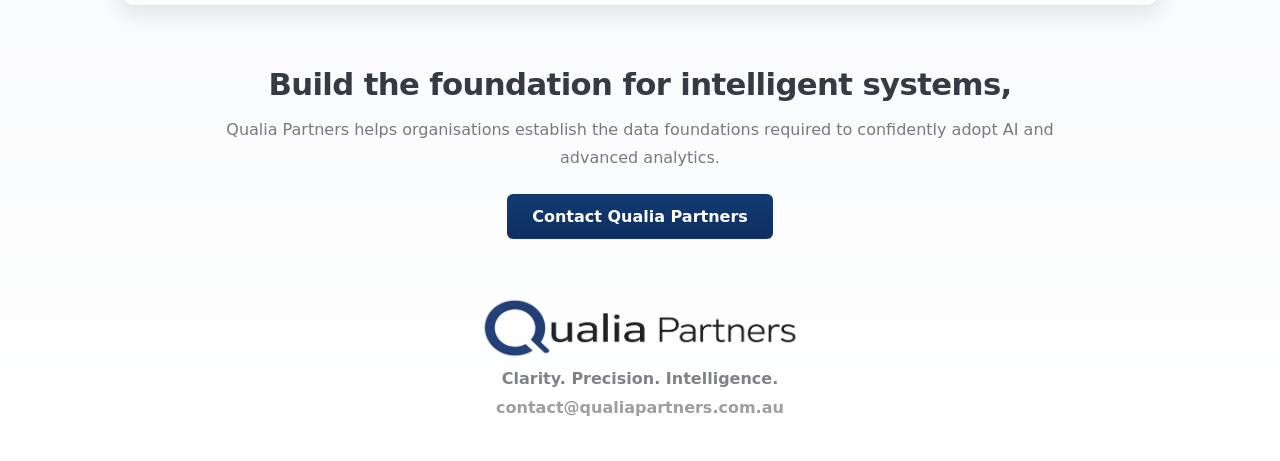
==== commit ee4b8dab: "Publish Peopling on Qualia with automatic manuscript builds" ====
--- a/index.html
+++ b/index.html
@@ -23,6 +23,7 @@
       <nav class="nav" aria-label="Primary">
         <a href="./case-studies.html">Case Studies</a>
         <a href="./people.html">People</a>
+        <a href="./peopling/">Peopling</a>
         <a href="#approach">Approach</a>
         <a class="nav-active" href="#contact">Contact</a>
       </nav>
@@ -117,6 +118,17 @@
       </div>
     </section>
 
+    <section class="signposts" aria-labelledby="peopling-title">
+      <div class="wrap">
+        <a class="signpost" href="./peopling/">
+          <p class="signpost-label">The book by Stefan van der Wel</p>
+          <h2 id="peopling-title">Peopling</h2>
+          <p class="signpost-text">How Minds Stay in Sync, and Why Everything Depends on It. An exploration of how we understand ourselves, each other, our organisations and the machines we work with.</p>
+          <span class="signpost-cta">Read the book &rarr;</span>
+        </a>
+      </div>
+    </section>
+
     <section id="approach" class="cta">
       <div class="wrap cta-inner">
         <h2>Build the foundation for intelligent systems,</h2>
